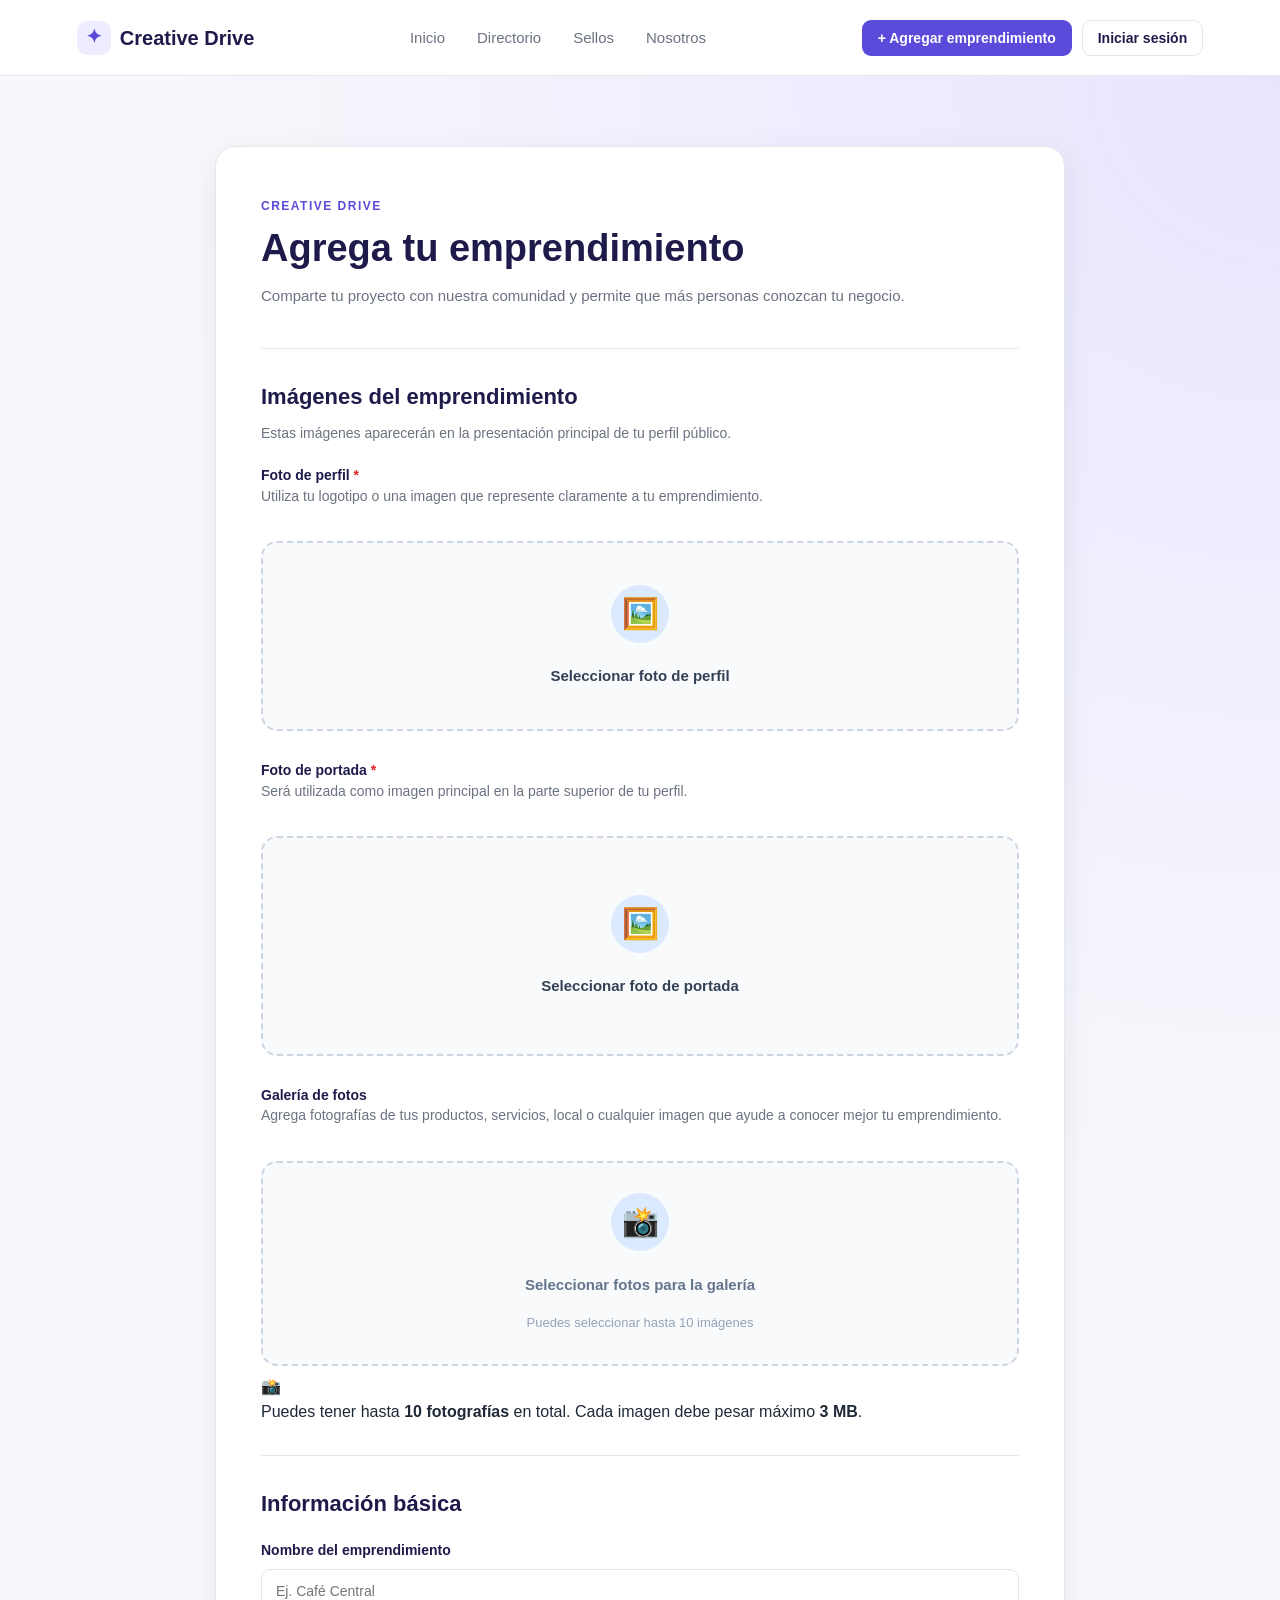
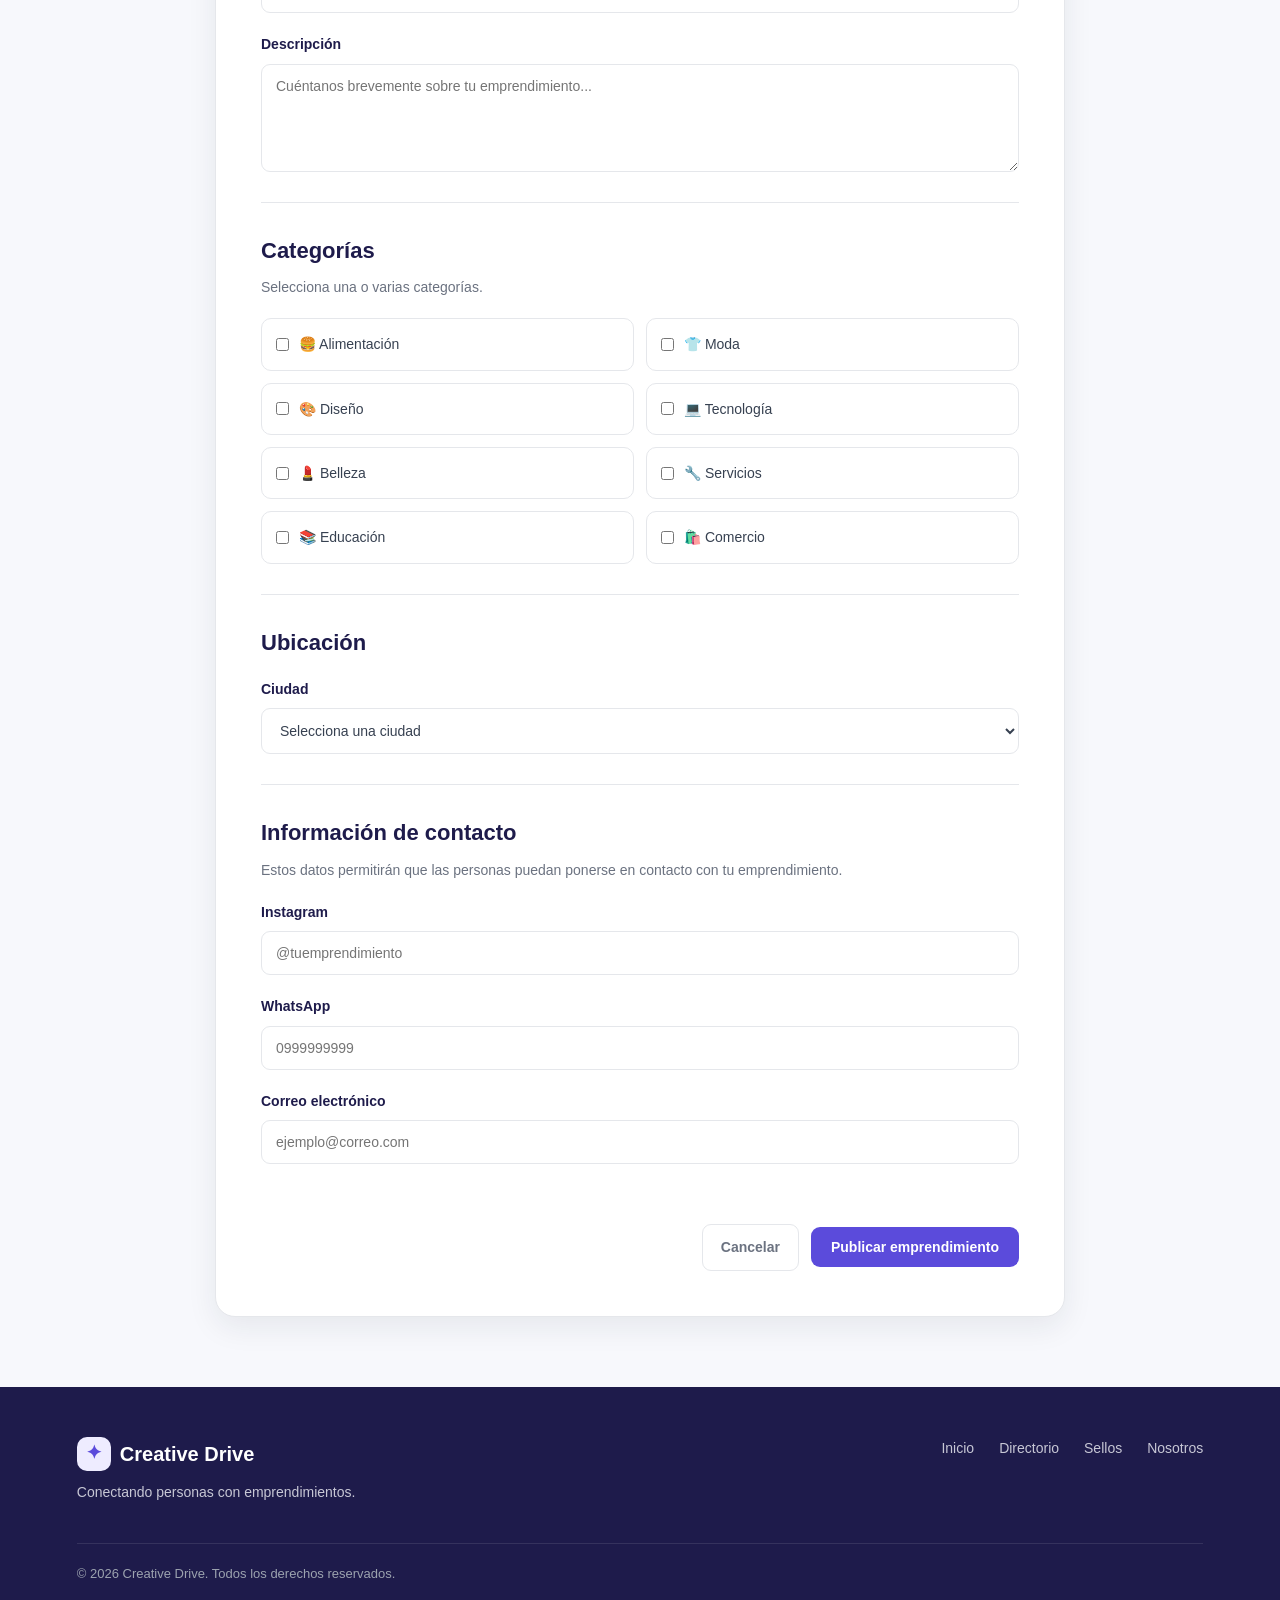
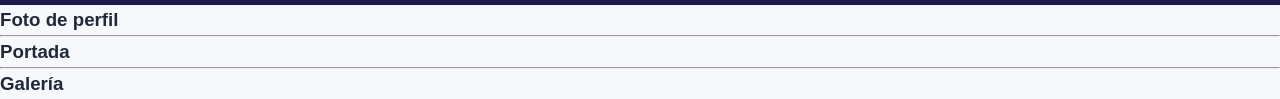
==== agregar.html @ 3d92954f "Add files via upload" ====
<!DOCTYPE html>
<html lang="es">

<head>

    <meta charset="UTF-8">

    <meta
        name="viewport"
        content="width=device-width, initial-scale=1.0"
    >

    <title>Agregar emprendimiento | Creative Drive</title>

    <link rel="stylesheet" href="style.css">

</head>


<body>


    <!-- ==========================================
         BARRA DE NAVEGACIÓN
    =========================================== -->

    <header class="navbar">

        <a
            href="index.html"
            class="logo"
        >

            <span class="logo-icon">
                ✦
            </span>

            <span>
                Creative Drive
            </span>

        </a>


        <nav class="nav-menu">

            <a href="index.html#inicio">
                Inicio
            </a>

            <a href="index.html#directorio">
                Directorio
            </a>

            <a href="index.html#sellos">
                Sellos
            </a>

            <a href="index.html#nosotros">
                Nosotros
            </a>

        </nav>


        <div
            class="nav-actions"
            id="navActions"
        ></div>

    </header>



    <!-- ==========================================
         CONTENIDO PRINCIPAL
    =========================================== -->

    <main>

        <section class="add-business-page">

            <div class="add-business-container">


                <!-- ==================================
                     ENCABEZADO
                =================================== -->

                <div class="form-header">

                    <span class="section-tag">
                        CREATIVE DRIVE
                    </span>

                    <h1 class="form-title">
                        Agrega tu emprendimiento
                    </h1>

                    <p class="form-subtitle">
                        Comparte tu proyecto con nuestra comunidad
                        y permite que más personas conozcan tu negocio.
                    </p>

                </div>



                <!-- ==================================
                     FORMULARIO
                =================================== -->

                <form
                    id="businessForm"
                    class="business-form"
                    onsubmit="manejarFormularioEmprendimiento(event)"
                >


                    <!-- ==================================
                         IMÁGENES
                    =================================== -->

                    <div class="form-section">

                        <h2>
                            Imágenes del emprendimiento
                        </h2>

                        <p class="form-help">
                            Estas imágenes aparecerán en la presentación
                            principal de tu perfil público.
                        </p>



                        <!-- ==================================
                             FOTO DE PERFIL
                        =================================== -->

                        <div class="form-group">

                            <label for="businessProfileImage">

                                Foto de perfil

                                <span
                                    id="profileRequiredMark"
                                    class="required-mark"
                                >
                                    *
                                </span>

                            </label>

                            <p class="form-help">
                                Utiliza tu logotipo o una imagen que
                                represente claramente a tu emprendimiento.
                            </p>


                            <div class="image-upload-box">

                                <label
                                    for="businessProfileImage"
                                    class="image-upload-label"
                                >

                                    <div
                                        id="profileImagePreview"
                                        class="image-upload-preview"
                                    >

                                        <span class="image-upload-icon">
                                            🖼️
                                        </span>

                                        <span>
                                            Seleccionar foto de perfil
                                        </span>

                                    </div>


                                    <input
                                        type="file"
                                        id="businessProfileImage"
                                        name="businessProfileImage"
                                        accept="image/*"
                                    >

                                </label>


                                <button
                                    type="button"
                                    id="removeProfileImage"
                                    class="remove-image-btn"
                                    style="display: none;"
                                >
                                    ✕ Quitar imagen
                                </button>

                            </div>

                        </div>



                        <!-- ==================================
                             FOTO DE PORTADA
                        =================================== -->

                        <div class="form-group">

                            <label for="businessCoverImage">

                                Foto de portada

                                <span
                                    id="coverRequiredMark"
                                    class="required-mark"
                                >
                                    *
                                </span>

                            </label>

                            <p class="form-help">
                                Será utilizada como imagen principal
                                en la parte superior de tu perfil.
                            </p>


                            <div class="image-upload-box">

                                <label
                                    for="businessCoverImage"
                                    class="image-upload-label image-upload-cover"
                                >

                                    <div
                                        id="coverImagePreview"
                                        class="image-upload-preview"
                                    >

                                        <span class="image-upload-icon">
                                            🖼️
                                        </span>

                                        <span>
                                            Seleccionar foto de portada
                                        </span>

                                    </div>


                                    <input
                                        type="file"
                                        id="businessCoverImage"
                                        name="businessCoverImage"
                                        accept="image/*"
                                    >

                                </label>


                                <button
                                    type="button"
                                    id="removeCoverImage"
                                    class="remove-image-btn"
                                    style="display: none;"
                                >
                                    ✕ Quitar imagen
                                </button>

                            </div>

                        </div>



                        <!-- ==================================
                             GALERÍA
                        =================================== -->

                        <div class="form-group gallery-upload-section">

                            <label for="businessGalleryImages">

                                Galería de fotos

                            </label>

                            <p class="form-help">

                                Agrega fotografías de tus productos,
                                servicios, local o cualquier imagen que
                                ayude a conocer mejor tu emprendimiento.

                            </p>


                            <div class="image-upload-box gallery-upload-box">

                                <label
                                    for="businessGalleryImages"
                                    class="image-upload-label"
                                >

                                    <div
                                        class="image-upload-preview gallery-upload-preview"
                                    >

                                        <span class="image-upload-icon">
                                            📸
                                        </span>

                                        <span>
                                            Seleccionar fotos para la galería
                                        </span>

                                        <small>
                                            Puedes seleccionar hasta 10 imágenes
                                        </small>

                                    </div>


                                    <input
                                        type="file"
                                        id="businessGalleryImages"
                                        name="businessGalleryImages"
                                        accept="image/*"
                                        multiple
                                    >

                                </label>

                            </div>


                            <!-- ==================================
                                 FOTOS EXISTENTES EN EDICIÓN
                            =================================== -->

                            <div
                                id="existingGalleryTitle"
                                style="display: none;"
                            >

                                <h3>
                                    Fotos actuales
                                </h3>

                                <p class="form-help">
                                    Estas fotografías ya pertenecen
                                    a tu emprendimiento.
                                </p>

                            </div>


                            <div
                                id="existingGalleryPreview"
                                class="gallery-upload-preview-grid"
                            ></div>


                            <!-- ==================================
                                 NUEVAS FOTOS
                            =================================== -->

                            <div
                                id="newGalleryTitle"
                                style="display: none;"
                            >

                                <h3>
                                    Nuevas fotos seleccionadas
                                </h3>

                            </div>


                            <div
                                id="galleryPreview"
                                class="gallery-upload-preview-grid"
                            ></div>


                            <div class="image-gallery-info">

                                <span>
                                    📸
                                </span>

                                <p>
                                    Puedes tener hasta
                                    <strong>10 fotografías</strong>
                                    en total.
                                    Cada imagen debe pesar máximo
                                    <strong>3 MB</strong>.
                                </p>

                            </div>

                        </div>

                    </div>



                    <!-- ==================================
                         INFORMACIÓN BÁSICA
                    =================================== -->

                    <div class="form-section">

                        <h2>
                            Información básica
                        </h2>


                        <div class="form-group">

                            <label for="businessName">
                                Nombre del emprendimiento
                            </label>

                            <input
                                type="text"
                                id="businessName"
                                name="businessName"
                                placeholder="Ej. Café Central"
                                autocomplete="organization"
                                required
                            >

                        </div>


                        <div class="form-group">

                            <label for="businessDescription">
                                Descripción
                            </label>

                            <textarea
                                id="businessDescription"
                                name="businessDescription"
                                rows="5"
                                placeholder="Cuéntanos brevemente sobre tu emprendimiento..."
                                required
                            ></textarea>

                        </div>

                    </div>



                    <!-- ==================================
                         CATEGORÍAS
                    =================================== -->

                    <div class="form-section">

                        <h2>
                            Categorías
                        </h2>

                        <p class="form-help">
                            Selecciona una o varias categorías.
                        </p>


                        <div class="category-options">


                            <label class="category-option">

                                <input
                                    type="checkbox"
                                    name="category"
                                    value="alimentacion"
                                >

                                <span>
                                    🍔 Alimentación
                                </span>

                            </label>


                            <label class="category-option">

                                <input
                                    type="checkbox"
                                    name="category"
                                    value="moda"
                                >

                                <span>
                                    👕 Moda
                                </span>

                            </label>


                            <label class="category-option">

                                <input
                                    type="checkbox"
                                    name="category"
                                    value="diseno"
                                >

                                <span>
                                    🎨 Diseño
                                </span>

                            </label>


                            <label class="category-option">

                                <input
                                    type="checkbox"
                                    name="category"
                                    value="tecnologia"
                                >

                                <span>
                                    💻 Tecnología
                                </span>

                            </label>


                            <label class="category-option">

                                <input
                                    type="checkbox"
                                    name="category"
                                    value="belleza"
                                >

                                <span>
                                    💄 Belleza
                                </span>

                            </label>


                            <label class="category-option">

                                <input
                                    type="checkbox"
                                    name="category"
                                    value="servicios"
                                >

                                <span>
                                    🔧 Servicios
                                </span>

                            </label>


                            <label class="category-option">

                                <input
                                    type="checkbox"
                                    name="category"
                                    value="educacion"
                                >

                                <span>
                                    📚 Educación
                                </span>

                            </label>


                            <label class="category-option">

                                <input
                                    type="checkbox"
                                    name="category"
                                    value="comercio"
                                >

                                <span>
                                    🛍️ Comercio
                                </span>

                            </label>


                        </div>

                    </div>



                    <!-- ==================================
                         UBICACIÓN
                    =================================== -->

                    <div class="form-section">

                        <h2>
                            Ubicación
                        </h2>


                        <div class="form-group">

                            <label for="businessLocation">
                                Ciudad
                            </label>


                            <select
                                id="businessLocation"
                                name="businessLocation"
                                required
                            >

                                <option value="">
                                    Selecciona una ciudad
                                </option>

                                <option value="guayaquil">
                                    Guayaquil
                                </option>

                                <option value="quito">
                                    Quito
                                </option>

                                <option value="cuenca">
                                    Cuenca
                                </option>

                            </select>

                        </div>

                    </div>



                    <!-- ==================================
                         CONTACTO
                    =================================== -->

                    <div class="form-section">

                        <h2>
                            Información de contacto
                        </h2>

                        <p class="form-help">
                            Estos datos permitirán que las personas
                            puedan ponerse en contacto con tu emprendimiento.
                        </p>


                        <div class="form-group">

                            <label for="businessInstagram">
                                Instagram
                            </label>

                            <input
                                type="text"
                                id="businessInstagram"
                                name="businessInstagram"
                                placeholder="@tuemprendimiento"
                                autocomplete="off"
                            >

                        </div>


                        <div class="form-group">

                            <label for="businessWhatsapp">
                                WhatsApp
                            </label>

                            <input
                                type="tel"
                                id="businessWhatsapp"
                                name="businessWhatsapp"
                                placeholder="0999999999"
                                autocomplete="tel"
                                inputmode="tel"
                            >

                        </div>


                        <div class="form-group">

                            <label for="businessEmail">
                                Correo electrónico
                            </label>

                            <input
                                type="email"
                                id="businessEmail"
                                name="businessEmail"
                                placeholder="ejemplo@correo.com"
                                autocomplete="email"
                            >

                        </div>

                    </div>



                    <!-- ==================================
                         BOTONES
                    =================================== -->

                    <div class="form-actions">

                        <a
                            href="index.html#directorio"
                            class="cancel-btn"
                        >
                            Cancelar
                        </a>


                        <button
                            type="submit"
                            id="submitBusinessButton"
                            class="submit-business-btn"
                        >
                            Publicar emprendimiento
                        </button>

                    </div>


                </form>

            </div>

        </section>

    </main>



    <!-- ==========================================
         FOOTER
    =========================================== -->

    <footer>

        <div class="footer-content">

            <div class="footer-brand">

                <a
                    href="index.html"
                    class="logo"
                >

                    <span class="logo-icon">
                        ✦
                    </span>

                    <span>
                        Creative Drive
                    </span>

                </a>


                <p>
                    Conectando personas con emprendimientos.
                </p>

            </div>


            <div class="footer-links">

                <a href="index.html#inicio">
                    Inicio
                </a>

                <a href="index.html#directorio">
                    Directorio
                </a>

                <a href="index.html#sellos">
                    Sellos
                </a>

                <a href="index.html#nosotros">
                    Nosotros
                </a>

            </div>

        </div>


        <div class="footer-bottom">

            <p>
                © 2026 Creative Drive.
                Todos los derechos reservados.
            </p>

        </div>

    </footer>



    <!-- ==========================================
         JAVASCRIPT PRINCIPAL
    =========================================== -->

    <script src="script.js"></script>



    <!-- ==========================================
         SISTEMA DE IMÁGENES
    =========================================== -->

    <script>

        document.addEventListener(
            "DOMContentLoaded",
            function () {

                configurarFormularioImagenes();

            }
        );



        // =====================================================
        // CONFIGURAR SISTEMA DE IMÁGENES
        // =====================================================

        function configurarFormularioImagenes() {

            const profileInput =
                document.getElementById(
                    "businessProfileImage"
                );

            const profilePreview =
                document.getElementById(
                    "profileImagePreview"
                );

            const removeProfileButton =
                document.getElementById(
                    "removeProfileImage"
                );


            const coverInput =
                document.getElementById(
                    "businessCoverImage"
                );

            const coverPreview =
                document.getElementById(
                    "coverImagePreview"
                );

            const removeCoverButton =
                document.getElementById(
                    "removeCoverImage"
                );


            const galleryInput =
                document.getElementById(
                    "businessGalleryImages"
                );

            const galleryPreview =
                document.getElementById(
                    "galleryPreview"
                );


            // =================================================
            // FOTO DE PERFIL
            // =================================================

            if (
                profileInput &&
                profilePreview
            ) {

                profileInput.addEventListener(
                    "change",
                    function () {

                        mostrarVistaPreviaImagen(
                            profileInput,
                            profilePreview,
                            removeProfileButton,
                            "Seleccionar foto de perfil"
                        );

                    }
                );

            }


            if (
                removeProfileButton &&
                profileInput
            ) {

                removeProfileButton.addEventListener(
                    "click",
                    function () {

                        profileInput.value = "";

                        restaurarVistaPrevia(
                            profilePreview,
                            "🖼️",
                            "Seleccionar foto de perfil"
                        );

                        removeProfileButton.style.display =
                            "none";

                    }
                );

            }



            // =================================================
            // FOTO DE PORTADA
            // =================================================

            if (
                coverInput &&
                coverPreview
            ) {

                coverInput.addEventListener(
                    "change",
                    function () {

                        mostrarVistaPreviaImagen(
                            coverInput,
                            coverPreview,
                            removeCoverButton,
                            "Seleccionar foto de portada"
                        );

                    }
                );

            }


            if (
                removeCoverButton &&
                coverInput
            ) {

                removeCoverButton.addEventListener(
                    "click",
                    function () {

                        coverInput.value = "";

                        restaurarVistaPrevia(
                            coverPreview,
                            "🖼️",
                            "Seleccionar foto de portada"
                        );

                        removeCoverButton.style.display =
                            "none";

                    }
                );

            }



            // =================================================
            // GALERÍA
            // =================================================

            if (
                galleryInput &&
                galleryPreview
            ) {

                galleryInput.addEventListener(
                    "change",
                    function () {

                        mostrarVistaPreviaGaleria(
                            galleryInput,
                            galleryPreview
                        );

                    }
                );

            }

        }



        // =====================================================
        // VALIDAR IMAGEN
        // =====================================================

        function validarImagen(
            archivo
        ) {

            if (!archivo) {
                return false;
            }


            if (
                !archivo.type ||
                !archivo.type.startsWith("image/")
            ) {

                return false;

            }


            const maxSize =
                3 * 1024 * 1024;


            if (
                archivo.size > maxSize
            ) {

                return false;

            }


            return true;

        }



        // =====================================================
        // PREVISUALIZAR UNA IMAGEN
        // =====================================================

        function mostrarVistaPreviaImagen(
            input,
            preview,
            removeButton,
            texto
        ) {

            if (
                !input.files ||
                !input.files[0]
            ) {

                return;

            }


            const archivo =
                input.files[0];


            if (
                !archivo.type ||
                !archivo.type.startsWith("image/")
            ) {

                alert(
                    "Por favor selecciona un archivo de imagen válido."
                );

                input.value = "";

                restaurarVistaPrevia(
                    preview,
                    "🖼️",
                    texto
                );

                if (removeButton) {

                    removeButton.style.display =
                        "none";

                }

                return;

            }


            const maxSize =
                3 * 1024 * 1024;


            if (
                archivo.size > maxSize
            ) {

                alert(
                    "La imagen no puede superar los 3 MB."
                );

                input.value = "";

                restaurarVistaPrevia(
                    preview,
                    "🖼️",
                    texto
                );

                if (removeButton) {

                    removeButton.style.display =
                        "none";

                }

                return;

            }


            const reader =
                new FileReader();


            reader.onload =
                function (event) {

                    preview.innerHTML = `

                        <img
                            src="${event.target.result}"
                            alt="${texto}"
                        >

                    `;


                    if (removeButton) {

                        removeButton.style.display =
                            "inline-flex";

                    }

                };


            reader.readAsDataURL(
                archivo
            );

        }



        // =====================================================
        // PREVISUALIZAR GALERÍA
        // =====================================================

        function mostrarVistaPreviaGaleria(
            input,
            preview
        ) {

            if (
                !input.files ||
                input.files.length === 0
            ) {

                preview.innerHTML = "";

                return;

            }


            const archivos =
                Array.from(
                    input.files
                );


            // -----------------------------------------------
            // MÁXIMO 10 FOTOS
            // -----------------------------------------------

            if (
                archivos.length > 10
            ) {

                alert(
                    "Puedes seleccionar un máximo de 10 fotografías."
                );

                input.value = "";

                preview.innerHTML = "";

                return;

            }


            // -----------------------------------------------
            // VALIDAR TODAS LAS FOTOS ANTES DE MOSTRARLAS
            // -----------------------------------------------

            for (
                let i = 0;
                i < archivos.length;
                i++
            ) {

                const archivo =
                    archivos[i];


                if (
                    !archivo.type ||
                    !archivo.type.startsWith("image/")
                ) {

                    alert(
                        `La fotografía ${i + 1} no es una imagen válida.`
                    );

                    input.value = "";

                    preview.innerHTML = "";

                    return;

                }


                const maxSize =
                    3 * 1024 * 1024;


                if (
                    archivo.size > maxSize
                ) {

                    alert(
                        `La fotografía ${i + 1} supera el límite de 3 MB.`
                    );

                    input.value = "";

                    preview.innerHTML = "";

                    return;

                }

            }


            preview.innerHTML = "";


            // -----------------------------------------------
            // MOSTRAR PREVISUALIZACIONES
            // -----------------------------------------------

            archivos.forEach(
                function (
                    archivo,
                    indice
                ) {

                    const reader =
                        new FileReader();


                    reader.onload =
                        function (event) {

                            const item =
                                document.createElement(
                                    "div"
                                );


                            item.className =
                                "gallery-upload-preview-item";


                            item.innerHTML = `

                                <img
                                    src="${event.target.result}"
                                    alt="Vista previa ${indice + 1}"
                                >

                                <span class="gallery-preview-number">
                                    ${indice + 1}
                                </span>

                            `;


                            preview.appendChild(
                                item
                            );

                        };


                    reader.readAsDataURL(
                        archivo
                    );

                }
            );

        }



        // =====================================================
        // RESTAURAR PREVISUALIZACIÓN
        // =====================================================

        function restaurarVistaPrevia(
            preview,
            icono,
            texto
        ) {

            if (!preview) {
                return;
            }


            preview.innerHTML = `

                <span class="image-upload-icon">
                    ${icono}
                </span>

                <span>
                    ${texto}
                </span>

            `;

        }



        // =====================================================
        // MANEJAR FORMULARIO
        // =====================================================

        function manejarFormularioEmprendimiento(
            event
        ) {

            const parametros =
                new URLSearchParams(
                    window.location.search
                );


            const idEdicion =
                parametros.get("editar");


            // -----------------------------------------------
            // MODO EDICIÓN
            // -----------------------------------------------

            if (idEdicion) {

                if (
                    typeof guardarEdicionEmprendimiento ===
                    "function"
                ) {

                    guardarEdicionEmprendimiento(
                        event
                    );

                }

                else {

                    console.error(
                        "No se encontró la función guardarEdicionEmprendimiento()."
                    );

                    event.preventDefault();

                    alert(
                        "No se pudo procesar la edición del emprendimiento."
                    );

                }

            }


            // -----------------------------------------------
            // MODO AGREGAR
            // -----------------------------------------------

            else {

                if (
                    typeof agregarEmprendimiento ===
                    "function"
                ) {

                    agregarEmprendimiento(
                        event
                    );

                }

                else {

                    console.error(
                        "No se encontró la función agregarEmprendimiento()."
                    );

                    event.preventDefault();

                    alert(
                        "No se pudo procesar el emprendimiento."
                    );

                }

            }

        }

    </script>


</body>

</html>

<h3>Foto de perfil</h3>

<div id="previewPerfil"></div>

<hr>

<h3>Portada</h3>

<div id="previewPortada"></div>

<hr>

<h3>Galería</h3>

<div id="previewGaleria"></div>
---- style.css ----
/* =========================================================
   CREATIVE DRIVE
   ESTILOS GENERALES
========================================================= */

* {
    margin: 0;
    padding: 0;
    box-sizing: border-box;
}

html {
    scroll-behavior: smooth;
}

body {
    font-family: Arial, Helvetica, sans-serif;
    background: #f7f8fc;
    color: #1f2937;
    line-height: 1.6;
}

button,
input,
select,
textarea {
    font-family: inherit;
}

button {
    cursor: pointer;
}

a {
    text-decoration: none;
    color: inherit;
}


/* =========================================================
   VARIABLES
========================================================= */

:root {
    --primary: #5b4bdb;
    --primary-dark: #4738bd;
    --primary-light: #eeecff;

    --dark: #1e1b4b;
    --text: #374151;
    --muted: #6b7280;

    --white: #ffffff;
    --background: #f7f8fc;

    --border: #e5e7eb;

    --shadow: 0 10px 30px rgba(31, 41, 55, 0.08);

    --radius: 16px;
}


/* =========================================================
   NAVBAR
========================================================= */

.navbar {
    width: 100%;
    height: 76px;

    display: flex;
    align-items: center;
    justify-content: space-between;

    padding: 0 6%;

    background: var(--white);

    border-bottom: 1px solid var(--border);

    position: sticky;
    top: 0;
    z-index: 1000;
}


/* LOGO */

.logo {
    display: flex;
    align-items: center;
    gap: 9px;

    font-size: 20px;
    font-weight: 700;

    color: var(--dark);

    white-space: nowrap;
}

.logo-icon {
    width: 34px;
    height: 34px;

    display: flex;
    align-items: center;
    justify-content: center;

    border-radius: 10px;

    background: var(--primary-light);

    color: var(--primary);

    font-size: 19px;
}


/* MENÚ */

.nav-menu {
    display: flex;
    align-items: center;
    gap: 32px;
}

.nav-menu a {
    color: var(--muted);

    font-size: 15px;
    font-weight: 500;

    transition: 0.2s;
}

.nav-menu a:hover {
    color: var(--primary);
}


/* ACCIONES */

.nav-actions {
    display: flex;
    align-items: center;
    gap: 10px;
}


/* BOTÓN AGREGAR */

.add-business-btn {
    border: none;

    padding: 10px 16px;

    border-radius: 9px;

    background: var(--primary);

    color: var(--white);

    font-size: 14px;
    font-weight: 600;

    transition: 0.2s;
}

.add-business-btn:hover {
    background: var(--primary-dark);

    transform: translateY(-1px);
}


/* SESIÓN ACTIVA */

.user-session {
    display: flex;
    align-items: center;
    gap: 10px;
}

.user-name {
    display: flex;
    align-items: center;
    gap: 6px;

    padding: 9px 15px;

    border-radius: 9px;

    border: 1px solid var(--border);

    background: var(--primary-light);

    color: var(--primary-dark);

    font-size: 14px;
    font-weight: 600;

    white-space: nowrap;

    transition: 0.2s;
}

.user-name:hover {
    border-color: var(--primary);

    background: #e2deff;

    transform: translateY(-1px);
}


/* BOTÓN LOGIN */

.login-btn {
    padding: 9px 15px;

    border-radius: 9px;

    border: 1px solid var(--border);

    background: var(--white);

    color: var(--dark);

    font-size: 14px;
    font-weight: 600;

    transition: 0.2s;
}

.login-btn:hover {
    border-color: var(--primary);

    color: var(--primary);
}


/* =========================================================
   HERO
========================================================= */

.hero {
    min-height: 610px;

    display: flex;
    align-items: center;
    justify-content: center;

    padding: 80px 20px;

    background:
        radial-gradient(
            circle at top right,
            #e8e5ff 0,
            transparent 35%
        ),
        linear-gradient(
            135deg,
            #ffffff 0%,
            #f5f3ff 100%
        );
}

.hero-content {
    width: 100%;
    max-width: 950px;

    text-align: center;
}


/* BADGE */

.hero-badge {
    display: inline-flex;

    align-items: center;

    padding: 8px 14px;

    margin-bottom: 22px;

    border-radius: 50px;

    background: var(--primary-light);

    color: var(--primary);

    font-size: 13px;
    font-weight: 700;
}


/* TÍTULO */

.hero h1 {
    max-width: 850px;

    margin: 0 auto 20px;

    font-size: clamp(42px, 6vw, 68px);

    line-height: 1.05;

    letter-spacing: -2px;

    color: var(--dark);
}

.hero h1 span {
    display: block;

    color: var(--primary);
}


/* DESCRIPCIÓN */

.hero p {
    max-width: 650px;

    margin: 0 auto 34px;

    color: var(--muted);

    font-size: 17px;
}


/* =========================================================
   BUSCADOR
========================================================= */

.search-container {
    width: 100%;

    display: flex;
    justify-content: center;
}

.search-box {
    width: min(700px, 100%);

    display: flex;
    align-items: center;

    padding: 6px;

    background: var(--white);

    border: 1px solid var(--border);

    border-radius: 14px;

    box-shadow: var(--shadow);
}

.search-icon {
    padding-left: 14px;

    font-size: 18px;
}

.search-box input {
    flex: 1;

    min-width: 0;

    padding: 14px;

    border: none;

    outline: none;

    background: transparent;

    color: var(--text);

    font-size: 15px;
}

.search-box input::placeholder {
    color: #9ca3af;
}

.search-btn {
    border: none;

    padding: 13px 22px;

    border-radius: 10px;

    background: var(--primary);

    color: var(--white);

    font-weight: 600;

    transition: 0.2s;
}

.search-btn:hover {
    background: var(--primary-dark);
}


/* =========================================================
   FILTROS
========================================================= */

.filters {
    display: flex;

    justify-content: center;
    align-items: center;

    flex-wrap: wrap;

    gap: 10px;

    margin-top: 18px;
}

.filters select {
    padding: 11px 14px;

    border: 1px solid var(--border);

    border-radius: 9px;

    background: var(--white);

    color: var(--text);

    outline: none;

    cursor: pointer;
}

.filters select:focus {
    border-color: var(--primary);
}

.clear-filters {
    padding: 11px 15px;

    border: none;

    background: transparent;

    color: var(--muted);

    font-size: 14px;
}

.clear-filters:hover {
    color: var(--primary);
}


/* =========================================================
   SECCIONES GENERALES
========================================================= */

.directory,
.seals-section,
.about-section {
    width: 100%;

    max-width: 1200px;

    margin: auto;

    padding: 90px 6%;
}


/* ENCABEZADO */

.section-header {
    display: flex;

    align-items: flex-end;

    justify-content: space-between;

    gap: 30px;

    margin-bottom: 40px;
}

.section-tag {
    display: inline-block;

    margin-bottom: 10px;

    color: var(--primary);

    font-size: 12px;

    font-weight: 800;

    letter-spacing: 1.5px;
}

.section-header h2,
.about-content h2 {
    color: var(--dark);

    font-size: 36px;

    line-height: 1.2;

    margin-bottom: 10px;
}

.section-header p,
.about-content p {
    max-width: 650px;

    color: var(--muted);

    font-size: 15px;
}


/* BOTÓN VER TODOS */

.view-all-btn {
    padding: 10px 16px;

    border: 1px solid var(--border);

    border-radius: 9px;

    background: var(--white);

    color: var(--primary);

    font-weight: 600;

    white-space: nowrap;

    transition: 0.2s;
}

.view-all-btn:hover {
    border-color: var(--primary);

    transform: translateY(-1px);
}


/* =========================================================
   DIRECTORIO
========================================================= */

.business-grid {
    display: grid;

    grid-template-columns: repeat(3, 1fr);

    gap: 24px;
}


/* TARJETA */

.business-card {
    overflow: hidden;

    background: var(--white);

    border: 1px solid var(--border);

    border-radius: var(--radius);

    box-shadow: 0 5px 20px rgba(31, 41, 55, 0.05);

    transition: 0.25s;
}

.business-card:hover {
    transform: translateY(-5px);

    box-shadow: var(--shadow);
}


/* PORTADA */

.business-cover {
    height: 150px;

    display: flex;

    align-items: center;
    justify-content: center;

    background:
        linear-gradient(
            135deg,
            #ece9ff,
            #f7f5ff
        );

    font-size: 50px;
}


/* INFORMACIÓN */

.business-info {
    position: relative;

    padding: 22px;
}


/* LOGO */

.business-logo {
    width: 48px;
    height: 48px;

    display: flex;

    align-items: center;
    justify-content: center;

    margin-top: -45px;
    margin-bottom: 12px;

    border-radius: 12px;

    background: var(--white);

    border: 1px solid var(--border);

    color: var(--primary);

    font-size: 20px;

    font-weight: 800;

    box-shadow: 0 5px 15px rgba(0, 0, 0, 0.08);
}


/* SELLO */

.business-info .seal {
    display: inline-block;

    margin-bottom: 8px;

    padding: 5px 9px;

    border-radius: 20px;

    background: #fff7df;

    color: #9a6b00;

    font-size: 11px;

    font-weight: 700;
}


/* NOMBRE */

.business-info h3 {
    margin-bottom: 5px;

    color: var(--dark);

    font-size: 20px;
}


/* CATEGORÍA */

.business-info .category {
    margin-bottom: 12px;

    color: var(--primary);

    font-size: 13px;

    font-weight: 600;
}


/* CALIFICACIÓN DEL DIRECTORIO */

.business-rating {
    display: flex;

    align-items: center;

    gap: 8px;

    margin-bottom: 12px;

    color: var(--text);

    font-size: 13px;

    font-weight: 600;
}

.business-rating .rating-stars {
    color: #f5b301;

    font-size: 15px;

    letter-spacing: 1px;
}

.business-rating.no-rating {
    color: var(--muted);

    font-size: 12px;

    font-weight: 500;
}


/* DESCRIPCIÓN */

.business-info > p:not(.category) {
    min-height: 70px;

    color: var(--muted);

    font-size: 14px;
}


/* BOTÓN PERFIL */

.profile-btn {
    display: inline-block;

    margin-top: 12px;

    color: var(--primary);

    font-size: 14px;

    font-weight: 700;
}

.profile-btn:hover {
    color: var(--primary-dark);
}


/* =========================================================
   SIN RESULTADOS
========================================================= */

.no-results {
    display: none;

    text-align: center;

    padding: 60px 20px;

    color: var(--muted);
}

.no-results-icon {
    margin-bottom: 12px;

    font-size: 40px;
}

.no-results h3 {
    margin-bottom: 5px;

    color: var(--dark);
}


/* =========================================================
   SELLOS
========================================================= */

.seals-section {
    max-width: none;

    padding-left: 6%;
    padding-right: 6%;

    background: #ffffff;
}

.seals-section > .section-header {
    max-width: 1200px;

    margin-left: auto;
    margin-right: auto;
}

.seals-grid {
    max-width: 1200px;

    margin: auto;

    display: grid;

    grid-template-columns: repeat(3, 1fr);

    gap: 24px;
}

.seal-card {
    padding: 30px;

    background: #f9f9ff;

    border: 1px solid var(--border);

    border-radius: var(--radius);

    transition: 0.2s;
}

.seal-card:hover {
    transform: translateY(-4px);

    box-shadow: var(--shadow);
}

.seal-icon {
    width: 54px;
    height: 54px;

    display: flex;

    align-items: center;
    justify-content: center;

    margin-bottom: 18px;

    border-radius: 14px;

    background: var(--primary-light);

    font-size: 25px;
}

.seal-card h3 {
    margin-bottom: 8px;

    color: var(--dark);

    font-size: 19px;
}

.seal-card p {
    color: var(--muted);

    font-size: 14px;
}


/* =========================================================
   NOSOTROS
========================================================= */

.about-section {
    min-height: 420px;

    display: flex;

    align-items: center;
}

.about-content {
    max-width: 800px;
}

.about-content h2 {
    font-size: 42px;

    margin-bottom: 20px;
}

.about-content p {
    margin-bottom: 15px;

    font-size: 16px;
}


/* =========================================================
   FOOTER
========================================================= */

footer {
    background: var(--dark);

    color: white;

    padding: 50px 6% 20px;
}

.footer-content {
    max-width: 1200px;

    margin: auto;

    display: flex;

    align-items: flex-start;

    justify-content: space-between;

    gap: 40px;
}

.footer-brand .logo {
    color: white;

    margin-bottom: 10px;
}

.footer-brand p {
    color: #c7c7d5;

    font-size: 14px;
}

.footer-links {
    display: flex;

    gap: 25px;
}

.footer-links a {
    color: #c7c7d5;

    font-size: 14px;

    transition: 0.2s;
}

.footer-links a:hover {
    color: white;
}

.footer-bottom {
    max-width: 1200px;

    margin: 40px auto 0;

    padding-top: 20px;

    border-top: 1px solid rgba(255, 255, 255, 0.1);
}

.footer-bottom p {
    color: #9ca3af;

    font-size: 13px;
}


/* =========================================================
   RESPONSIVE - TABLETS
========================================================= */

@media (max-width: 1000px) {

    .navbar {
        padding: 0 4%;
    }

    .nav-menu {
        gap: 18px;
    }

    .nav-actions {
        gap: 6px;
    }

    .add-business-btn {
        padding: 9px 11px;
    }

    .business-grid {
        grid-template-columns: repeat(2, 1fr);
    }

    .seals-grid {
        grid-template-columns: repeat(2, 1fr);
    }

}


/* =========================================================
   RESPONSIVE - CELULARES
========================================================= */

@media (max-width: 760px) {

    .navbar {
        height: auto;

        padding: 15px 5%;

        flex-wrap: wrap;

        gap: 15px;
    }

    .nav-menu {
        order: 3;

        width: 100%;

        justify-content: center;

        gap: 20px;
    }

    .nav-actions {
        margin-left: auto;
    }

    .add-business-btn {
        font-size: 12px;

        padding: 9px 10px;
    }

    .login-btn {
        font-size: 12px;

        padding: 8px 10px;
    }

    .user-session {
        gap: 8px;
    }

    .user-name {
        font-size: 12px;

        padding: 8px 10px;
    }

    .hero {
        min-height: auto;

        padding: 70px 5%;
    }

    .hero h1 {
        font-size: 42px;

        letter-spacing: -1px;
    }

    .hero p {
        font-size: 15px;
    }

    .search-box {
        flex-wrap: wrap;

        padding: 8px;
    }

    .search-box input {
        width: 100%;

        flex-basis: 100%;
    }

    .search-btn {
        width: 100%;
    }

    .filters {
        flex-direction: column;
    }

    .filters select,
    .clear-filters {
        width: 100%;
    }

    .section-header {
        align-items: flex-start;

        flex-direction: column;
    }

    .section-header h2,
    .about-content h2 {
        font-size: 30px;
    }

    .business-grid {
        grid-template-columns: 1fr;
    }

    .seals-grid {
        grid-template-columns: 1fr;
    }

    .directory,
    .seals-section,
    .about-section {
        padding-top: 65px;
        padding-bottom: 65px;
    }

    .footer-content {
        flex-direction: column;
    }

    .footer-links {
        flex-wrap: wrap;
    }

}


/* =========================================================
   RESPONSIVE - PANTALLAS PEQUEÑAS
========================================================= */

@media (max-width: 450px) {

    .logo {
        font-size: 17px;
    }

    .logo-icon {
        width: 30px;
        height: 30px;
    }

    .nav-actions {
        width: 100%;

        justify-content: center;

        margin-left: 0;
    }

    .add-business-btn,
    .login-btn {
        flex: 1;
    }

    .user-session {
        width: 100%;
    }

    .user-name {
        flex: 1;

        justify-content: center;
    }

    .nav-menu {
        font-size: 13px;
    }

    .hero h1 {
        font-size: 35px;
    }

    .hero-badge {
        font-size: 11px;
    }

}


/* =========================================================
   PERFIL DEL EMPRENDIMIENTO
========================================================= */

.profile-page {
    width: 100%;
    max-width: 1150px;

    margin: auto;

    padding: 70px 5%;
}


/* CONTENEDOR PRINCIPAL */

.profile-container {
    overflow: hidden;

    background: var(--white);

    border: 1px solid var(--border);

    border-radius: 22px;

    box-shadow:
        0 15px 40px rgba(31, 41, 55, 0.08);
}


/* =========================================================
   PORTADA
========================================================= */

.profile-cover {
    height: 280px;

    display: flex;

    align-items: center;
    justify-content: center;

    position: relative;

    overflow: hidden;

    background-color: #eeecff;
    background-position: center;
    background-size: cover;
    background-repeat: no-repeat;
}


/* Fondo decorativo solo cuando NO hay foto de portada */

.profile-cover:not([style*="background-image"]) {
    background:
        radial-gradient(
            circle at 20% 20%,
            rgba(255,255,255,0.8),
            transparent 30%
        ),
        radial-gradient(
            circle at 80% 80%,
            rgba(91,75,219,0.15),
            transparent 35%
        ),
        linear-gradient(
            135deg,
            #eeecff 0%,
            #f8f7ff 50%,
            #e8e5ff 100%
        );
}


/* DECORACIÓN DE LA PORTADA */

.profile-cover::before,
.profile-cover::after {

    content: "";

    position: absolute;

    border-radius: 50%;

    background: rgba(91, 75, 219, 0.08);

}


.profile-cover::before {

    width: 250px;
    height: 250px;

    top: -120px;
    left: -80px;

}


.profile-cover::after {

    width: 300px;
    height: 300px;

    right: -120px;
    bottom: -170px;

}


/* ICONO */

.profile-cover-icon {

    position: relative;

    z-index: 2;

    width: 130px;
    height: 130px;

    display: flex;

    align-items: center;
    justify-content: center;

    border-radius: 30px;

    background: rgba(255,255,255,0.75);

    border: 1px solid rgba(255,255,255,0.9);

    box-shadow:
        0 15px 35px rgba(31, 41, 55, 0.10);

    font-size: 65px;

    backdrop-filter: blur(8px);
}


/* =========================================================
   CONTENIDO
========================================================= */

.profile-content {
    padding: 40px 45px 45px;
}


/* =========================================================
   ENCABEZADO
========================================================= */

.profile-header {
    display: flex;

    align-items: center;

    gap: 24px;
}


/* LOGO */

.profile-logo {
    width: 95px;
    height: 95px;

    flex-shrink: 0;

    display: flex;

    align-items: center;
    justify-content: center;

    margin-top: -70px;

    overflow: hidden;

    border-radius: 22px;

    background: var(--white);

    border: 1px solid var(--border);

    box-shadow:
        0 10px 25px rgba(31, 41, 55, 0.12);

    color: var(--primary);

    font-size: 36px;

    font-weight: 800;
}


/* Imagen del logo */

.profile-logo img {
    display: block;

    width: 100%;
    height: 100%;

    object-fit: cover;
}


/* INFORMACIÓN PRINCIPAL */

.profile-main-info {
    padding-top: 5px;
}

.profile-main-info h1 {
    margin-top: 8px;

    color: var(--dark);

    font-size: 38px;

    line-height: 1.15;

    letter-spacing: -0.5px;
}

.profile-location {
    margin-top: 7px;

    color: var(--muted);

    font-size: 15px;
}


/* =========================================================
   SELLO
========================================================= */

.profile-main-info .seal {
    display: inline-flex;

    align-items: center;

    padding: 6px 11px;

    border-radius: 20px;

    background: #fff7df;

    color: #9a6b00;

    font-size: 12px;

    font-weight: 700;
}


/* =========================================================
   CATEGORÍAS
========================================================= */

.profile-categories {
    display: inline-flex;

    align-items: center;

    margin-top: 25px;

    padding: 9px 14px;

    border-radius: 25px;

    background: var(--primary-light);

    color: var(--primary);

    font-size: 13px;

    font-weight: 600;
}


/* =========================================================
   DESCRIPCIÓN
========================================================= */

.profile-description {
    margin-top: 35px;

    padding-top: 30px;

    border-top: 1px solid var(--border);
}

.profile-description h2 {
    margin-bottom: 12px;

    color: var(--dark);

    font-size: 24px;
}

.profile-description p {
    max-width: 780px;

    color: var(--muted);

    font-size: 16px;

    line-height: 1.8;
}


/* =========================================================
   GALERÍA DE FOTOS (vista pública del perfil)
========================================================= */

.profile-gallery {
    margin-top: 35px;

    padding-top: 30px;

    border-top: 1px solid var(--border);
}

.profile-gallery-header h2 {
    margin-bottom: 6px;

    color: var(--dark);

    font-size: 24px;
}

.profile-gallery-header p {
    margin-bottom: 22px;

    color: var(--muted);

    font-size: 15px;
}

.gallery-grid {
    display: grid;

    grid-template-columns: repeat(3, 1fr);

    gap: 14px;
}

.gallery-item {
    position: relative;

    aspect-ratio: 1 / 1;

    overflow: hidden;

    border-radius: 14px;

    background: var(--background);

    border: 1px solid var(--border);
}

.gallery-item img {
    display: block;

    width: 100%;
    height: 100%;

    object-fit: cover;

    transition: transform 0.3s ease;
}

.gallery-item:hover img {
    transform: scale(1.06);
}


@media (max-width: 700px) {

    .gallery-grid {
        grid-template-columns: repeat(2, 1fr);

        gap: 10px;
    }

}

@media (max-width: 420px) {

    .gallery-grid {
        grid-template-columns: 1fr 1fr;
    }

}


/* =========================================================
   GALERÍA VACÍA (solo la ve el dueño)
========================================================= */

.gallery-empty {
    display: flex;

    flex-direction: column;
    align-items: center;

    padding: 40px 20px;

    text-align: center;

    background: var(--background);

    border: 1px dashed var(--border);

    border-radius: 16px;
}

.gallery-empty-icon {
    width: 60px;
    height: 60px;

    display: flex;
    align-items: center;
    justify-content: center;

    margin-bottom: 16px;

    border-radius: 16px;

    background: var(--primary-light);

    font-size: 28px;
}

.gallery-empty h3 {
    margin-bottom: 8px;

    color: var(--dark);

    font-size: 17px;
}

.gallery-empty p {
    max-width: 400px;

    margin-bottom: 20px;

    color: var(--muted);

    font-size: 14px;

    line-height: 1.5;
}

.gallery-empty .edit-business-btn {
    display: inline-flex;

    align-items: center;
    justify-content: center;
    gap: 6px;

    padding: 12px 20px;

    border: 1px solid var(--border);

    border-radius: 10px;

    background: var(--primary-light);

    color: var(--primary-dark);

    font-size: 14px;
    font-weight: 700;

    white-space: nowrap;

    transition: 0.2s;
}

.gallery-empty .edit-business-btn:hover {
    border-color: var(--primary);

    background: #e2deff;

    transform: translateY(-1px);
}


/* =========================================================
   BADGES DE SELLOS GANADOS (junto al nombre)
========================================================= */

.earned-seals-row {
    display: flex;
    flex-wrap: wrap;
    gap: 8px;

    margin-top: 10px;
}

.earned-seal-badge {
    display: inline-flex;
    align-items: center;
    gap: 5px;

    padding: 6px 12px;

    border-radius: 20px;

    background:
        linear-gradient(
            135deg,
            #fff7df,
            #ffedb0
        );

    border: 1px solid #f2d98a;

    color: #8a5c00;

    font-size: 12px;

    font-weight: 700;

    cursor: default;
}


/* =========================================================
   SECCIÓN DE VOTACIÓN DE SELLOS
========================================================= */

.profile-seals-section {
    margin-top: 35px;

    padding-top: 30px;

    border-top: 1px solid var(--border);
}

.seals-vote-grid {
    display: grid;

    grid-template-columns: repeat(3, 1fr);

    gap: 18px;
}

.profile-seal-card {
    display: flex;

    flex-direction: column;

    align-items: center;

    padding: 24px 18px;

    text-align: center;

    background: var(--background);

    border: 1px solid var(--border);

    border-radius: 16px;

    transition: 0.2s;
}

.profile-seal-card.obtained {
    background:
        linear-gradient(
            160deg,
            #fffdf5,
            #fff7df
        );

    border-color: #f2d98a;

    box-shadow:
        0 10px 25px rgba(232, 184, 40, 0.15);
}

.profile-seal-icon {
    width: 52px;
    height: 52px;

    display: flex;
    align-items: center;
    justify-content: center;

    margin-bottom: 14px;

    border-radius: 14px;

    background: var(--primary-light);

    font-size: 24px;
}

.profile-seal-card.obtained .profile-seal-icon {
    background: #fff2c4;
}

.profile-seal-card h3 {
    margin-bottom: 8px;

    color: var(--dark);

    font-size: 15px;
}

.profile-seal-card p {
    margin-bottom: 16px;

    color: var(--muted);

    font-size: 13px;

    line-height: 1.5;
}


/* BARRA DE PROGRESO */

.seal-progress-bar {
    width: 100%;
    height: 8px;

    margin-bottom: 8px;

    overflow: hidden;

    border-radius: 999px;

    background: var(--border);
}

.seal-progress-fill {
    height: 100%;

    border-radius: 999px;

    background: var(--primary);

    transition: width 0.3s ease;
}

.profile-seal-card.obtained .seal-progress-fill {
    background:
        linear-gradient(
            90deg,
            #e8b828,
            #f5cf5c
        );
}

.seal-vote-count {
    margin-bottom: 16px;

    color: var(--muted);

    font-size: 12.5px;

    font-weight: 700;
}


/* BOTÓN DE VOTAR */

.seal-vote-btn {
    width: 100%;

    padding: 11px 14px;

    border: 1px solid var(--border);

    border-radius: 10px;

    background: var(--white);

    color: var(--primary-dark);

    font-size: 13.5px;

    font-weight: 700;

    transition: 0.2s;
}

.seal-vote-btn:hover {
    border-color: var(--primary);

    background: var(--primary-light);

    transform: translateY(-1px);
}

.seal-vote-btn.voted {
    background: var(--primary);

    border-color: var(--primary);

    color: var(--white);
}

.seal-vote-btn.voted:hover {
    background: var(--primary-dark);
}


/* SELLO YA OBTENIDO / DUEÑO NO PUEDE VOTAR */

.seal-vote-obtained {
    display: inline-flex;
    align-items: center;
    justify-content: center;

    width: 100%;

    padding: 11px 14px;

    border-radius: 10px;

    background: #fff2c4;

    color: #8a5c00;

    font-size: 13.5px;

    font-weight: 700;
}

.seal-vote-hint {
    display: block;

    padding: 4px 6px;

    color: var(--muted);

    font-size: 12px;

    line-height: 1.4;
}


/* RESPONSIVE */

@media (max-width: 800px) {

    .seals-vote-grid {
        grid-template-columns: repeat(2, 1fr);
    }

}

@media (max-width: 500px) {

    .seals-vote-grid {
        grid-template-columns: 1fr;
    }

}


/* =========================================================
   INFORMACIÓN DE CONTACTO
========================================================= */

.profile-contact {
    margin-top: 35px;

    padding: 30px 0 0;

    border-top: 1px solid var(--border);
}

.profile-contact h2 {
    margin-bottom: 8px;

    color: var(--dark);

    font-size: 24px;
}

.profile-contact::after {
    content:
        "Elige una opción para comunicarte directamente con el emprendimiento.";

    display: block;

    margin-bottom: 22px;

    color: var(--muted);

    font-size: 14px;
}


/* BOTONES */

.contact-buttons {
    display: grid;

    grid-template-columns:
        repeat(3, minmax(0, 1fr));

    gap: 14px;
}

.contact-btn {
    display: flex;

    align-items: center;
    justify-content: center;

    gap: 10px;

    min-height: 58px;

    padding: 13px 18px;

    border-radius: 12px;

    border: 1px solid transparent;

    font-size: 14px;

    font-weight: 700;

    transition:
        transform 0.2s ease,
        box-shadow 0.2s ease,
        border-color 0.2s ease;
}

.contact-btn:hover {
    transform: translateY(-3px);

    box-shadow:
        0 10px 25px rgba(31, 41, 55, 0.10);
}

.contact-icon {
    font-size: 21px;
}


/* INSTAGRAM */

.instagram-btn {
    background: #f7ecff;

    color: #7e22ce;

    border-color: #ead4ff;
}

.instagram-btn:hover {
    border-color: #c084fc;
}


/* WHATSAPP */

.whatsapp-btn {
    background: #eafbf0;

    color: #15803d;

    border-color: #ccefd8;
}

.whatsapp-btn:hover {
    border-color: #86efac;
}


/* CORREO */

.email-btn {
    background: #eef8ff;

    color: #0369a1;

    border-color: #d4edff;
}

.email-btn:hover {
    border-color: #7dd3fc;
}


/* =========================================================
   ACCIONES
========================================================= */

.profile-actions {
    display: flex;

    align-items: center;
    flex-wrap: wrap;
    gap: 12px;

    margin-top: 35px;

    padding-top: 25px;

    border-top: 1px solid var(--border);
}

.back-btn {
    display: inline-flex;

    align-items: center;

    justify-content: center;

    padding: 12px 19px;

    border-radius: 10px;

    background: var(--primary);

    color: var(--white);

    font-size: 14px;

    font-weight: 700;

    transition: 0.2s;
}

.back-btn:hover {
    background: var(--primary-dark);

    transform: translateY(-1px);
}


/* EDITAR (dentro del perfil) */

.profile-actions .edit-business-btn {
    display: inline-flex;

    align-items: center;
    justify-content: center;
    gap: 6px;

    padding: 12px 18px;

    border: 1px solid var(--border);

    border-radius: 10px;

    background: var(--primary-light);

    color: var(--primary-dark);

    font-size: 14px;

    font-weight: 700;

    white-space: nowrap;

    transition: 0.2s;
}

.profile-actions .edit-business-btn:hover {
    border-color: var(--primary);

    background: #e2deff;

    transform: translateY(-1px);
}


/* BORRAR (dentro del perfil) */

.profile-actions .delete-business-btn {
    padding: 12px 18px;

    font-size: 14px;
}


/* =========================================================
   PERFIL NO ENCONTRADO
========================================================= */

.profile-not-found {
    padding: 90px 30px;

    text-align: center;
}

.profile-not-found h2 {
    margin-bottom: 10px;

    color: var(--dark);

    font-size: 28px;
}

.profile-not-found p {
    max-width: 500px;

    margin: 0 auto 25px;

    color: var(--muted);
}


/* =========================================================
   AGREGAR EMPRENDIMIENTO
========================================================= */

.add-business-page {
    min-height: 100vh;

    padding: 70px 5%;

    background:
        radial-gradient(
            circle at top right,
            #e8e5ff,
            transparent 35%
        ),
        #f7f8fc;
}

.add-business-container {
    width: 100%;

    max-width: 850px;

    margin: auto;

    padding: 45px;

    background: var(--white);

    border: 1px solid var(--border);

    border-radius: 20px;

    box-shadow: var(--shadow);
}

.form-header {
    margin-bottom: 40px;
}

.form-header h1 {
    margin-bottom: 12px;

    color: var(--dark);

    font-size: 38px;

    line-height: 1.2;
}

.form-header p {
    max-width: 650px;

    color: var(--muted);

    font-size: 15px;
}

.form-section {
    padding: 30px 0;

    border-top: 1px solid var(--border);
}

.form-section h2 {
    margin-bottom: 18px;

    color: var(--dark);

    font-size: 22px;
}

.form-help {
    margin-top: -10px;

    margin-bottom: 20px;

    color: var(--muted);

    font-size: 14px;
}

.form-group {
    display: flex;

    flex-direction: column;

    margin-bottom: 20px;
}

.form-group:last-child {
    margin-bottom: 0;
}

.form-group label {
    margin-bottom: 8px;

    color: var(--dark);

    font-size: 14px;

    font-weight: 600;
}

.form-group input,
.form-group textarea,
.form-group select {
    width: 100%;

    padding: 13px 14px;

    border: 1px solid var(--border);

    border-radius: 9px;

    outline: none;

    background: var(--white);

    color: var(--text);

    font-size: 14px;

    transition: 0.2s;
}

.form-group textarea {
    resize: vertical;
}

.form-group input:focus,
.form-group textarea:focus,
.form-group select:focus {
    border-color: var(--primary);

    box-shadow:
        0 0 0 3px var(--primary-light);
}

.category-options {
    display: grid;

    grid-template-columns: repeat(2, 1fr);

    gap: 12px;
}

.category-option {
    display: flex;

    align-items: center;

    gap: 10px;

    padding: 14px;

    border: 1px solid var(--border);

    border-radius: 10px;

    background: var(--white);

    color: var(--text);

    font-size: 14px;

    cursor: pointer;

    transition: 0.2s;
}

.category-option:hover {
    border-color: var(--primary);

    background: var(--primary-light);
}

.category-option input {
    accent-color: var(--primary);
}

.form-actions {
    display: flex;

    justify-content: flex-end;

    align-items: center;

    gap: 12px;

    padding-top: 30px;
}

.cancel-btn {
    padding: 11px 18px;

    border: 1px solid var(--border);

    border-radius: 9px;

    background: var(--white);

    color: var(--muted);

    font-size: 14px;

    font-weight: 600;
}

.cancel-btn:hover {
    color: var(--dark);

    border-color: #cbd5e1;
}

.submit-business-btn {
    padding: 12px 20px;

    border: none;

    border-radius: 9px;

    background: var(--primary);

    color: var(--white);

    font-size: 14px;

    font-weight: 700;

    transition: 0.2s;
}

.submit-business-btn:hover {
    background: var(--primary-dark);

    transform: translateY(-1px);
}


/* =========================================================
   SISTEMA DE RESEÑAS
========================================================= */

.reviews-section {
    margin-top: 40px;

    padding-top: 35px;

    border-top: 1px solid var(--border);
}


/* =========================================================
   ENCABEZADO
========================================================= */

.reviews-header {
    display: flex;

    align-items: flex-end;

    justify-content: space-between;

    gap: 25px;

    margin-bottom: 25px;
}

.reviews-header h2 {
    margin-bottom: 7px;

    color: var(--dark);

    font-size: 24px;

    line-height: 1.25;
}

.reviews-header p {
    max-width: 650px;

    color: var(--muted);

    font-size: 14px;
}


/* =========================================================
   RESUMEN DE CALIFICACIÓN
========================================================= */

.reviews-summary {
    display: flex;

    align-items: center;

    gap: 25px;

    margin-bottom: 28px;

    padding: 22px 24px;

    background:
        linear-gradient(
            135deg,
            #faf9ff,
            #f5f3ff
        );

    border: 1px solid var(--border);

    border-radius: 16px;
}

.reviews-average {
    min-width: 120px;

    display: flex;

    flex-direction: column;

    align-items: center;

    justify-content: center;

    padding-right: 25px;

    border-right: 1px solid var(--border);
}

.reviews-average strong {
    display: block;

    margin-bottom: 5px;

    color: var(--dark);

    font-size: 38px;

    line-height: 1;

    font-weight: 800;
}

.reviews-stars {
    margin-bottom: 5px;

    color: #f5b301;

    font-size: 19px;

    line-height: 1;

    letter-spacing: 2px;
}

.reviews-average span {
    color: var(--muted);

    font-size: 12px;
}

.reviews-summary-text {
    flex: 1;
}

.reviews-summary-text strong {
    display: block;

    margin-bottom: 5px;

    color: var(--dark);

    font-size: 15px;
}

.reviews-summary-text p {
    color: var(--muted);

    font-size: 13px;
}


/* =========================================================
   FORMULARIO
========================================================= */

.review-form-container {
    margin-bottom: 35px;

    padding: 25px;

    background: #faf9ff;

    border: 1px solid var(--border);

    border-radius: 16px;
}

.review-form-container h3 {
    margin-bottom: 22px;

    color: var(--dark);

    font-size: 20px;
}

.review-form-group {
    display: flex;

    flex-direction: column;

    margin-bottom: 20px;
}

.review-form-group label {
    margin-bottom: 8px;

    color: var(--dark);

    font-size: 13px;

    font-weight: 700;
}


/* =========================================================
   INPUT
========================================================= */

.review-form-group input[type="text"],
.review-form-group textarea {
    width: 100%;

    padding: 13px 14px;

    border: 1px solid var(--border);

    border-radius: 10px;

    outline: none;

    background: var(--white);

    color: var(--text);

    font-size: 14px;

    transition:
        border-color 0.2s ease,
        box-shadow 0.2s ease;
}

.review-form-group input[type="text"] {
    min-height: 46px;
}

.review-form-group textarea {
    min-height: 120px;

    resize: vertical;

    line-height: 1.6;
}

.review-form-group input[type="text"]::placeholder,
.review-form-group textarea::placeholder {
    color: #9ca3af;
}

.review-form-group input[type="text"]:focus,
.review-form-group textarea:focus {
    border-color: var(--primary);

    box-shadow:
        0 0 0 3px var(--primary-light);
}

.review-form-group small {
    margin-top: 6px;

    color: var(--muted);

    font-size: 11px;
}


/* =========================================================
   ESTRELLAS SELECCIONABLES
========================================================= */

.star-rating-input {
    display: flex;

    align-items: center;

    gap: 4px;

    width: fit-content;
}

.star-option {
    width: 40px;

    height: 40px;

    display: flex;

    align-items: center;

    justify-content: center;

    padding: 0;

    border: none;

    background: transparent;

    color: #d1d5db;

    font-size: 32px;

    line-height: 1;

    cursor: pointer;

    transition:
        color 0.15s ease,
        transform 0.15s ease;
}

.star-option:hover {
    color: #f5b301;

    transform: scale(1.15);
}

.star-option:focus-visible {
    outline: 2px solid var(--primary);

    outline-offset: 3px;

    border-radius: 6px;
}


/* =========================================================
   BOTÓN PUBLICAR
========================================================= */

.submit-review-btn {
    display: inline-flex;

    align-items: center;

    justify-content: center;

    min-height: 45px;

    padding: 12px 21px;

    border: none;

    border-radius: 10px;

    background: var(--primary);

    color: var(--white);

    font-size: 14px;

    font-weight: 700;

    cursor: pointer;

    transition:
        background 0.2s ease,
        transform 0.2s ease,
        box-shadow 0.2s ease;
}

.submit-review-btn:hover {
    background: var(--primary-dark);

    transform: translateY(-2px);

    box-shadow:
        0 8px 20px rgba(91, 75, 219, 0.22);
}

.submit-review-btn:active {
    transform: translateY(0);
}


/* =========================================================
   LISTA DE RESEÑAS
========================================================= */

.reviews-list {
    display: flex;

    flex-direction: column;

    gap: 15px;
}

.reviews-list-title {
    margin-bottom: 2px;

    color: var(--dark);

    font-size: 19px;
}


/* =========================================================
   TARJETA INDIVIDUAL
========================================================= */

.review-card {
    padding: 20px;

    background: var(--white);

    border: 1px solid var(--border);

    border-radius: 14px;

    transition:
        transform 0.2s ease,
        box-shadow 0.2s ease,
        border-color 0.2s ease;
}

.review-card:hover {
    transform: translateY(-2px);

    border-color: #d9d6f5;

    box-shadow:
        0 8px 22px rgba(31, 41, 55, 0.07);
}


/* =========================================================
   ENCABEZADO DE RESEÑA
========================================================= */

.review-card-header {
    display: flex;

    align-items: center;

    justify-content: space-between;

    gap: 15px;

    margin-bottom: 13px;
}


/* =========================================================
   USUARIO
========================================================= */

.review-user {
    display: flex;

    align-items: center;

    gap: 11px;
}

.review-avatar {
    width: 43px;

    height: 43px;

    display: flex;

    align-items: center;

    justify-content: center;

    flex-shrink: 0;

    border-radius: 50%;

    background: var(--primary-light);

    color: var(--primary);

    font-size: 16px;

    font-weight: 800;
}

.review-user strong {
    display: block;

    margin-bottom: 2px;

    color: var(--dark);

    font-size: 14px;

    line-height: 1.3;
}

.review-date {
    display: block;

    color: var(--muted);

    font-size: 11px;
}


/* =========================================================
   ESTRELLAS DE RESEÑA
========================================================= */

.review-card-header .review-rating {
    flex-shrink: 0;

    color: #f5b301;

    font-size: 15px;

    line-height: 1;

    letter-spacing: 1px;
}


/* =========================================================
   TEXTO DE RESEÑA
========================================================= */

.review-card .review-text {
    margin: 0;

    color: var(--text);

    font-size: 14px;

    line-height: 1.75;

    overflow-wrap: anywhere;
}


/* =========================================================
   SIN RESEÑAS
========================================================= */

.no-reviews {
    padding: 45px 20px;

    text-align: center;

    border: 1px dashed #d8d6e8;

    border-radius: 14px;

    background: #faf9ff;
}

.no-reviews-icon {
    margin-bottom: 10px;

    font-size: 36px;
}

.no-reviews h3 {
    margin-bottom: 6px;

    color: var(--dark);

    font-size: 17px;
}

.no-reviews p {
    color: var(--muted);

    font-size: 13px;
}


/* =========================================================
   RESPONSIVE - PERFIL
========================================================= */

@media (max-width: 800px) {

    .profile-content {
        padding: 35px 30px;
    }

    .contact-buttons {
        grid-template-columns: 1fr 1fr;
    }

}


/* =========================================================
   RESPONSIVE - RESEÑAS
========================================================= */

@media (max-width: 700px) {

    .reviews-header {
        align-items: flex-start;

        flex-direction: column;
    }

    .reviews-summary {
        align-items: stretch;

        flex-direction: column;

        gap: 18px;

        padding: 20px;
    }

    .reviews-average {
        min-width: 0;

        padding-right: 0;

        padding-bottom: 18px;

        border-right: none;

        border-bottom: 1px solid var(--border);
    }

    .reviews-summary-text {
        text-align: center;
    }

    .review-form-container {
        padding: 20px;
    }

    .review-card {
        padding: 17px;
    }

    .review-card-header {
        align-items: flex-start;

        flex-direction: column;

        gap: 12px;
    }

    .review-card-header .review-rating {
        margin-left: 54px;
    }

    .star-rating-input {
        gap: 2px;
    }

    .star-option {
        width: 38px;

        height: 38px;

        font-size: 30px;
    }

    .submit-review-btn {
        width: 100%;
    }

}


/* =========================================================
   RESPONSIVE - PERFIL / CELULAR
========================================================= */

@media (max-width: 600px) {

    .profile-page {
        padding: 40px 5%;
    }

    .profile-cover {
        height: 210px;
    }

    .profile-cover-icon {
        width: 100px;

        height: 100px;

        border-radius: 24px;

        font-size: 52px;
    }

    .profile-content {
        padding: 25px 20px 30px;
    }

    .profile-header {
        align-items: flex-start;

        flex-direction: column;

        gap: 15px;
    }

    .profile-logo {
        width: 80px;

        height: 80px;

        margin-top: -55px;

        border-radius: 18px;

        font-size: 30px;
    }

    .profile-main-info h1 {
        font-size: 28px;
    }

    .profile-description h2,
    .profile-contact h2 {
        font-size: 21px;
    }

    .profile-description p {
        font-size: 15px;
    }

    .contact-buttons {
        grid-template-columns: 1fr;
    }

    .contact-btn {
        width: 100%;
    }

    .profile-actions {
        flex-direction: column;
        align-items: stretch;

        margin-top: 25px;
    }

    .back-btn,
    .profile-actions .edit-business-btn,
    .profile-actions .delete-business-btn {
        width: 100%;
    }

    .add-business-container {
        padding: 25px 20px;
    }

    .form-header h1 {
        font-size: 30px;
    }

    .category-options {
        grid-template-columns: 1fr;
    }

    .form-actions {
        flex-direction: column-reverse;

        align-items: stretch;
    }

    .cancel-btn,
    .submit-business-btn {
        width: 100%;

        text-align: center;
    }

}


/* =========================================================
   RESPONSIVE - PANTALLAS MUY PEQUEÑAS
========================================================= */

@media (max-width: 450px) {

    .logo {
        font-size: 17px;
    }

    .logo-icon {
        width: 30px;

        height: 30px;
    }

    .nav-actions {
        width: 100%;

        justify-content: center;

        margin-left: 0;
    }

    .add-business-btn,
    .login-btn {
        flex: 1;
    }

    .user-session {
        width: 100%;
    }

    .user-name {
        flex: 1;

        justify-content: center;
    }

    .nav-menu {
        font-size: 13px;
    }

    .hero h1 {
        font-size: 35px;
    }

    .hero-badge {
        font-size: 11px;
    }

}


/* =========================================================
   RESPONSIVE - RESEÑAS MUY PEQUEÑAS
========================================================= */

@media (max-width: 400px) {

    .reviews-section {
        margin-top: 30px;

        padding-top: 28px;
    }

    .reviews-header h2 {
        font-size: 21px;
    }

    .reviews-summary {
        padding: 18px 15px;
    }

    .reviews-average strong {
        font-size: 34px;
    }

    .review-form-container {
        padding: 17px;
    }

    .star-option {
        width: 35px;

        height: 35px;

        font-size: 27px;
    }

    .review-card {
        padding: 15px;
    }

}

/* =========================================================
   ACCIONES DE LAS TARJETAS
========================================================= */

.business-card-actions {
    display: flex;

    align-items: center;
    justify-content: space-between;

    gap: 10px;

    margin-top: 20px;

    padding-top: 16px;

    border-top: 1px solid var(--border);
}


/* =========================================================
   BOTÓN VER PERFIL
========================================================= */

.business-card-actions .profile-btn {
    display: inline-flex;

    align-items: center;
    justify-content: center;

    min-height: 40px;

    padding: 9px 15px;

    border-radius: 9px;

    background: var(--primary-light);

    color: var(--primary);

    font-size: 13px;

    font-weight: 700;

    transition:
        background 0.2s ease,
        color 0.2s ease,
        transform 0.2s ease;
}

.business-card-actions .profile-btn:hover {
    background: var(--primary);

    color: var(--white);

    transform: translateY(-1px);
}


/* =========================================================
   BOTÓN BORRAR EMPRENDIMIENTO
========================================================= */

.delete-business-btn {
    display: inline-flex;

    align-items: center;
    justify-content: center;

    min-height: 40px;

    padding: 9px 13px;

    border: 1px solid #f0d4d4;

    border-radius: 9px;

    background: #fff8f8;

    color: #b42318;

    font-size: 12px;

    font-weight: 600;

    white-space: nowrap;

    transition:
        background 0.2s ease,
        border-color 0.2s ease,
        color 0.2s ease,
        transform 0.2s ease,
        box-shadow 0.2s ease;
}


/* HOVER */

.delete-business-btn:hover {
    background: #fff0f0;

    border-color: #e9a7a7;

    color: #a11913;

    transform: translateY(-1px);

    box-shadow:
        0 5px 14px rgba(180, 35, 24, 0.08);
}


/* CLICK */

.delete-business-btn:active {
    transform: translateY(0);

    box-shadow: none;
}


/* =========================================================
   ICONO DEL BOTÓN BORRAR
========================================================= */

.delete-business-btn .delete-icon {
    margin-right: 6px;

    font-size: 14px;

    line-height: 1;
}


/* =========================================================
   ESTADO FOCUS
========================================================= */

.delete-business-btn:focus-visible {
    outline: 2px solid #e9a7a7;

    outline-offset: 3px;
}


/* =========================================================
   ACCIONES - TARJETAS PEQUEÑAS
========================================================= */

@media (max-width: 1000px) {

    .business-card-actions {
        gap: 8px;
    }

    .business-card-actions .profile-btn,
    .delete-business-btn {
        padding-left: 11px;
        padding-right: 11px;
    }

}


/* =========================================================
   ACCIONES - CELULAR
========================================================= */

@media (max-width: 760px) {

    .business-card-actions {
        align-items: stretch;

        flex-direction: column;

        gap: 8px;
    }

    .business-card-actions .profile-btn,
    .delete-business-btn {
        width: 100%;
    }

}

/* =========================================================
   LOGIN Y REGISTRO
========================================================= */

.login-page,
.register-page {
    min-height: calc(100vh - 76px);

    display: flex;
    align-items: center;
    justify-content: center;

    padding: 60px 5%;

    background:
        radial-gradient(
            circle at top right,
            #e8e5ff,
            transparent 35%
        ),
        #f7f8fc;
}

.login-container,
.register-container {
    width: 100%;
    max-width: 460px;

    padding: 45px;

    background: var(--white);

    border: 1px solid var(--border);

    border-radius: 22px;

    box-shadow:
        0 15px 40px rgba(31, 41, 55, 0.08);
}


/* ENCABEZADO */

.login-header,
.register-header {
    text-align: center;

    margin-bottom: 30px;
}

.login-icon,
.register-icon {
    width: 56px;
    height: 56px;

    margin: 0 auto 16px;

    display: flex;
    align-items: center;
    justify-content: center;

    border-radius: 16px;

    background: var(--primary-light);

    font-size: 26px;
}

.login-tag,
.register-tag {
    display: inline-block;

    margin-bottom: 10px;

    color: var(--primary);

    font-size: 12px;

    font-weight: 800;

    letter-spacing: 1.5px;
}

.login-header h1,
.register-header h1 {
    margin-bottom: 8px;

    color: var(--dark);

    font-size: 26px;
}

.login-header p,
.register-header p {
    color: var(--muted);

    font-size: 14px;

    line-height: 1.5;
}


/* FORMULARIO */

.login-form-group,
.register-form-group {
    display: flex;

    flex-direction: column;

    margin-bottom: 18px;
}

.login-form-group label,
.register-form-group label {
    margin-bottom: 8px;

    color: var(--dark);

    font-size: 13px;

    font-weight: 700;
}

.login-form-group input,
.register-form-group input,
.register-form-group select {
    width: 100%;

    padding: 13px 14px;

    border: 1px solid var(--border);

    border-radius: 10px;

    outline: none;

    background: var(--white);

    color: var(--text);

    font-size: 14px;

    transition:
        border-color 0.2s ease,
        box-shadow 0.2s ease;
}

.login-form-group input:focus,
.register-form-group input:focus,
.register-form-group select:focus {
    border-color: var(--primary);

    box-shadow:
        0 0 0 3px var(--primary-light);
}

.login-form-group input::placeholder,
.register-form-group input::placeholder {
    color: #9ca3af;
}

.register-form-group small {
    margin-top: 6px;

    color: var(--muted);

    font-size: 11px;
}


/* FILA "CONTRASEÑA / OLVIDASTE TU CONTRASEÑA" */

.password-label-row {
    display: flex;
    align-items: center;
    justify-content: space-between;

    margin-bottom: 8px;
}

.password-label-row label {
    margin-bottom: 0;

    color: var(--dark);

    font-size: 13px;

    font-weight: 700;
}

.password-label-row a {
    color: var(--primary);

    font-size: 12.5px;

    font-weight: 600;
}

.password-label-row a:hover {
    text-decoration: underline;
}


/* CAMPO DE CONTRASEÑA CON BOTÓN DE MOSTRAR/OCULTAR */

.password-input-wrapper {
    position: relative;

    display: flex;
    align-items: center;
}

.password-input-wrapper input {
    width: 100%;

    padding: 13px 44px 13px 14px;

    border: 1px solid var(--border);

    border-radius: 10px;

    outline: none;

    background: var(--white);

    color: var(--text);

    font-size: 14px;

    transition:
        border-color 0.2s ease,
        box-shadow 0.2s ease;
}

.password-input-wrapper input:focus {
    border-color: var(--primary);

    box-shadow:
        0 0 0 3px var(--primary-light);
}

.toggle-password {
    position: absolute;
    right: 6px;

    width: 32px;
    height: 32px;

    display: flex;
    align-items: center;
    justify-content: center;

    border: none;

    border-radius: 8px;

    background: transparent;

    font-size: 15px;

    transition: 0.2s;
}

.toggle-password:hover {
    background: var(--primary-light);
}


/* RECORDARME */

.login-options {
    display: flex;
    align-items: center;

    margin-bottom: 18px;
}

.remember-option {
    display: flex;
    align-items: center;
    gap: 8px;

    cursor: pointer;

    color: var(--text);

    font-size: 13.5px;
}

.remember-option input[type="checkbox"] {
    width: 16px;
    height: 16px;

    accent-color: var(--primary);

    cursor: pointer;
}


/* MENSAJE DE ESTADO */

.login-message,
.register-message {
    font-size: 13.5px;

    font-weight: 600;
}

.login-message:empty,
.register-message:empty {
    display: none;
}

.login-message,
.register-message {
    margin-bottom: 14px;

    padding: 11px 14px;

    border-radius: 10px;
}

.login-message:empty,
.register-message:empty {
    margin: 0;
    padding: 0;
}

.login-message.error,
.register-message.error {
    background: #fef2f2;

    color: #b91c1c;

    border: 1px solid #fecaca;
}

.login-message.success,
.register-message.success {
    background: #f0fdf4;

    color: #15803d;

    border: 1px solid #bbf7d0;
}


/* BOTÓN PRINCIPAL */

.login-submit-btn,
.register-submit-btn {
    width: 100%;

    padding: 14px;

    border: none;

    border-radius: 10px;

    background: var(--primary);

    color: var(--white);

    font-size: 15px;

    font-weight: 700;

    transition: 0.2s;
}

.login-submit-btn:hover,
.register-submit-btn:hover {
    background: var(--primary-dark);
}

.login-submit-btn:disabled,
.register-submit-btn:disabled {
    opacity: 0.7;

    cursor: not-allowed;
}


/* PIE: IR A REGISTRO / LOGIN */

.login-register,
.register-login {
    display: flex;
    align-items: center;
    justify-content: center;
    gap: 6px;
    flex-wrap: wrap;

    margin-top: 22px;

    padding-top: 22px;

    border-top: 1px solid var(--border);

    text-align: center;

    font-size: 13.5px;
}

.login-register span,
.register-login span {
    color: var(--muted);
}

.login-register a,
.register-login a {
    color: var(--primary);

    font-weight: 700;
}

.login-register a:hover,
.register-login a:hover {
    text-decoration: underline;
}


/* VOLVER AL INICIO */

.login-back,
.register-back {
    text-align: center;

    margin-top: 18px;
}

.login-back a,
.register-back a {
    color: var(--muted);

    font-size: 13px;

    font-weight: 600;

    transition: 0.2s;
}

.login-back a:hover {
    color: var(--primary);
}


/* RESPONSIVE */

@media (max-width: 540px) {

    .login-container,
    .register-container {
        padding: 30px 22px;
    }

    .login-header h1,
    .register-header h1 {
        font-size: 22px;
    }

}



/* =========================================================
   MI CUENTA
========================================================= */

.account-page {
    min-height: calc(100vh - 76px);

    padding: 60px 5%;

    background:
        radial-gradient(
            circle at top right,
            #e8e5ff,
            transparent 35%
        ),
        #f7f8fc;
}

.account-container {
    width: 100%;
    max-width: 780px;

    margin: auto;

    display: flex;

    flex-direction: column;

    gap: 22px;
}


/* ENCABEZADO */

.account-header {
    text-align: left;
}

.account-header h1 {
    margin: 6px 0 8px;

    color: var(--dark);

    font-size: 30px;
}

.account-header p {
    color: var(--muted);

    font-size: 15px;
}


/* TARJETA */

.account-card {
    padding: 32px;

    background: var(--white);

    border: 1px solid var(--border);

    border-radius: var(--radius);

    box-shadow: var(--shadow);
}

.account-card-header {
    display: flex;
    align-items: flex-start;
    justify-content: space-between;
    flex-wrap: wrap;
    gap: 14px;

    margin-bottom: 22px;
}

.account-card-header h2 {
    margin: 6px 0 8px;

    color: var(--dark);

    font-size: 20px;
}

.account-card-header p {
    color: var(--muted);

    font-size: 14px;

    line-height: 1.5;
}


/* =========================================================
   BOTÓN "EDITAR PERFIL" (encabezado de Mi cuenta)
========================================================= */

.account-card-header #editProfileToggleBtn {
    display: inline-flex;

    align-items: center;
    justify-content: center;
    gap: 6px;

    flex-shrink: 0;

    padding: 10px 18px;

    border: 1px solid var(--border);

    border-radius: 10px;

    background: var(--primary-light);

    color: var(--primary-dark);

    font-size: 13.5px;

    font-weight: 700;

    white-space: nowrap;

    transition: 0.2s;
}

.account-card-header #editProfileToggleBtn:hover {
    border-color: var(--primary);

    background: #e2deff;

    transform: translateY(-1px);

    box-shadow:
        0 6px 16px rgba(91, 75, 219, 0.15);
}

.account-card-header #editProfileToggleBtn:active {
    transform: translateY(0);

    box-shadow: none;
}


/* =========================================================
   FORMULARIO DE EDICIÓN DE PERFIL
========================================================= */

.edit-profile-form {
    display: flex;

    flex-direction: column;
}

.edit-profile-row {
    display: grid;

    grid-template-columns: 1fr 1fr;

    gap: 18px;
}

.edit-profile-divider {
    position: relative;

    margin: 6px 0 20px;

    text-align: center;
}

.edit-profile-divider::before {
    content: "";

    position: absolute;

    top: 50%;
    left: 0;
    right: 0;

    height: 1px;

    background: var(--border);
}

.edit-profile-divider span {
    position: relative;

    padding: 0 14px;

    background: var(--white);

    color: var(--muted);

    font-size: 12px;
    font-weight: 700;

    letter-spacing: 0.4px;

    text-transform: uppercase;
}

.edit-profile-actions {
    display: flex;
    align-items: center;
    gap: 12px;

    margin-top: 6px;
}

.edit-profile-actions .register-submit-btn {
    width: auto;

    padding: 13px 26px;
}

.edit-profile-cancel-btn {
    padding: 13px 22px;

    border: 1px solid var(--border);

    border-radius: 10px;

    background: var(--white);

    color: var(--muted);

    font-size: 14px;
    font-weight: 700;

    transition: 0.2s;
}

.edit-profile-cancel-btn:hover {
    border-color: #cbd5e1;

    background: var(--background);

    color: var(--text);
}


/* RESPONSIVE */

@media (max-width: 600px) {

    .edit-profile-row {
        grid-template-columns: 1fr;

        gap: 0;
    }

    .edit-profile-actions {
        flex-direction: column-reverse;
        align-items: stretch;
    }

    .edit-profile-actions .register-submit-btn,
    .edit-profile-cancel-btn {
        width: 100%;
    }

    .account-card-header {
        flex-direction: column;
        align-items: stretch;
    }

    #editProfileToggleBtn {
        width: 100%;
    }

}


/* INFORMACIÓN DEL USUARIO */

.account-info-grid {
    display: grid;

    grid-template-columns: repeat(auto-fit, minmax(180px, 1fr));

    gap: 16px;
}

.account-info-item {
    display: flex;

    flex-direction: column;
    gap: 6px;

    padding: 16px;

    background: var(--background);

    border: 1px solid var(--border);

    border-radius: 12px;
}

.account-info-item span {
    color: var(--muted);

    font-size: 12.5px;

    font-weight: 600;
}

.account-info-item strong {
    color: var(--dark);

    font-size: 15px;
}


/* CARGANDO */

.account-loading {
    padding: 30px 0;

    color: var(--muted);

    font-size: 14px;

    text-align: center;
}


/* SIN EMPRENDIMIENTO */

.account-empty {
    display: flex;

    flex-direction: column;
    align-items: center;

    padding: 30px 10px;

    text-align: center;
}

.account-empty-icon {
    width: 60px;
    height: 60px;

    display: flex;
    align-items: center;
    justify-content: center;

    margin-bottom: 16px;

    border-radius: 16px;

    background: var(--primary-light);

    font-size: 28px;
}

.account-empty h3 {
    margin-bottom: 8px;

    color: var(--dark);

    font-size: 17px;
}

.account-empty p {
    max-width: 360px;

    margin-bottom: 20px;

    color: var(--muted);

    font-size: 14px;

    line-height: 1.5;
}


/* CON EMPRENDIMIENTO */

.account-business {
    display: flex;
    gap: 18px;
}

.account-business-icon {
    width: 64px;
    height: 64px;

    flex-shrink: 0;

    display: flex;
    align-items: center;
    justify-content: center;

    border-radius: 16px;

    background: var(--primary-light);

    font-size: 28px;
}

.account-business-info {
    flex: 1;
}

.account-business-info h3 {
    margin: 6px 0 8px;

    color: var(--dark);

    font-size: 18px;
}

.account-business-info p {
    margin-bottom: 14px;

    color: var(--text);

    font-size: 14px;

    line-height: 1.5;
}

.account-business-meta {
    display: flex;
    flex-wrap: wrap;
    gap: 10px;

    margin-bottom: 16px;
}

.account-business-meta span {
    padding: 6px 12px;

    border-radius: 999px;

    background: var(--background);

    border: 1px solid var(--border);

    color: var(--muted);

    font-size: 12.5px;

    font-weight: 600;
}

.account-business-actions {
    display: flex;
}


/* ACCIONES DE LA PÁGINA */

.account-actions {
    display: flex;
    align-items: center;
    justify-content: space-between;
    flex-wrap: wrap;
    gap: 14px;
}


/* RESPONSIVE */

@media (max-width: 600px) {

    .account-card {
        padding: 22px;
    }

    .account-business {
        flex-direction: column;
    }

    .account-actions {
        flex-direction: column;
        align-items: stretch;
        text-align: center;
    }

}

/* =========================================================
   SUBIDA DE IMÁGENES - AGREGAR EMPRENDIMIENTO
========================================================= */

.image-upload-box {
    width: 100%;
    margin-top: 14px;
}


/* =========================================================
   ÁREA PRINCIPAL DE SELECCIÓN
========================================================= */

.image-upload-label {
    display: block;
    width: 100%;
    cursor: pointer;
}


.image-upload-preview {
    width: 100%;
    min-height: 190px;

    border: 2px dashed #d7dbea;
    border-radius: 16px;

    background: #f8f9fd;

    display: flex;
    flex-direction: column;
    align-items: center;
    justify-content: center;

    gap: 10px;

    padding: 30px 20px;

    color: #1e2554;

    font-size: 15px;
    font-weight: 600;

    text-align: center;

    transition:
        border-color 0.25s ease,
        background 0.25s ease,
        transform 0.25s ease,
        box-shadow 0.25s ease;

    overflow: hidden;
}


/* =========================================================
   EFECTO AL PASAR EL MOUSE
========================================================= */

.image-upload-label:hover .image-upload-preview {
    border-color: #5964d8;
    background: #f4f5ff;

    box-shadow: 0 8px 25px rgba(30, 37, 84, 0.08);

    transform: translateY(-2px);
}


/* =========================================================
   ICONO DE IMAGEN
========================================================= */

.image-upload-icon {
    width: 58px;
    height: 58px;

    border-radius: 14px;

    background: #eef0ff;

    display: flex;
    align-items: center;
    justify-content: center;

    font-size: 28px;

    transition: transform 0.25s ease;
}


.image-upload-label:hover .image-upload-icon {
    transform: scale(1.05);
}


/* =========================================================
   TEXTO DE SELECCIÓN
========================================================= */

.image-upload-preview > span:last-child {
    color: #1e2554;
}


/* =========================================================
   OCULTAR SELECTOR NATIVO DEL NAVEGADOR
========================================================= */

.image-upload-label input[type="file"] {
    display: none;
}


/* =========================================================
   FOTO DE PORTADA
========================================================= */

.image-upload-cover .image-upload-preview {
    min-height: 240px;
}


/* =========================================================
   IMAGEN DE VISTA PREVIA
========================================================= */

.image-upload-preview img {
    width: 100%;
    height: 100%;

    min-height: 180px;

    object-fit: cover;

    border-radius: 12px;

    display: block;
}


/* =========================================================
   VISTA PREVIA DE PORTADA
========================================================= */

.image-upload-cover .image-upload-preview img {
    min-height: 230px;
}


/* =========================================================
   BOTÓN QUITAR IMAGEN
========================================================= */

.remove-image-btn {
    margin-top: 12px;

    display: inline-flex;

    align-items: center;
    justify-content: center;

    gap: 7px;

    padding: 9px 15px;

    border: 1px solid #f0caca;

    border-radius: 9px;

    background: #fff6f6;

    color: #c0392b;

    font-size: 14px;
    font-weight: 600;

    cursor: pointer;

    transition:
        background 0.2s ease,
        border-color 0.2s ease,
        transform 0.2s ease;
}


.remove-image-btn:hover {
    background: #ffeaea;

    border-color: #e5a7a7;

    transform: translateY(-1px);
}


/* =========================================================
   AVISO DE GALERÍA
========================================================= */

.image-gallery-notice {
    display: flex;

    align-items: flex-start;

    gap: 15px;

    margin-top: 28px;

    padding: 18px 20px;

    border: 1px solid #e3e6f2;

    border-radius: 14px;

    background: #f8f9fd;

    color: #4b5563;
}


.image-gallery-notice-icon {
    width: 42px;
    height: 42px;

    flex-shrink: 0;

    display: flex;
    align-items: center;
    justify-content: center;

    border-radius: 10px;

    background: #eef0ff;

    font-size: 21px;
}


.image-gallery-notice strong {
    display: block;

    margin-bottom: 4px;

    color: #1e2554;

    font-size: 15px;
}


.image-gallery-notice p {
    margin: 0;

    font-size: 14px;

    line-height: 1.6;
}


/* =========================================================
   MARCA "OPCIONAL" / "REQUERIDO"
========================================================= */

.optional-mark {
    color: var(--muted);

    font-size: 12px;
    font-weight: 500;
}

.required-mark {
    color: #dc2626;

    font-weight: 700;
}


/* =========================================================
   GALERÍA: FOTOS YA GUARDADAS (al editar)
========================================================= */

.existing-gallery-grid {
    display: grid;

    grid-template-columns: repeat(auto-fill, minmax(90px, 1fr));

    gap: 10px;

    margin: 14px 0;
}

.existing-gallery-grid:empty {
    display: none;
}

.gallery-preview-image {
    display: block;

    width: 100%;
    aspect-ratio: 1 / 1;

    object-fit: cover;

    border-radius: 10px;

    border: 1px solid var(--border);
}


/* =========================================================
   GALERÍA: SELECTOR DE NUEVAS FOTOS
========================================================= */

.gallery-upload-box {
    margin-top: 14px;
}

.gallery-upload-trigger {
    min-height: 120px;

    padding: 20px;
}

.gallery-upload-grid {
    display: grid;

    grid-template-columns: repeat(auto-fill, minmax(100px, 1fr));

    gap: 12px;

    margin-top: 14px;
}

.gallery-upload-grid:empty {
    display: none;
}

.gallery-upload-item {
    position: relative;

    aspect-ratio: 1 / 1;

    overflow: hidden;

    border-radius: 10px;

    border: 1px solid #e3e6f2;

    background: #f8f9fd;
}

.gallery-upload-item img {
    display: block;

    width: 100%;
    height: 100%;

    object-fit: cover;
}

.gallery-upload-remove {
    position: absolute;
    top: 6px;
    right: 6px;

    width: 24px;
    height: 24px;

    display: flex;
    align-items: center;
    justify-content: center;

    border: none;
    border-radius: 50%;

    background: rgba(17, 24, 39, 0.65);

    color: var(--white);

    font-size: 12px;
    line-height: 1;

    cursor: pointer;

    transition: 0.2s;
}

.gallery-upload-remove:hover {
    background: #dc2626;

    transform: scale(1.08);
}


@media (max-width: 700px) {

    .existing-gallery-grid,
    .gallery-upload-grid {
        grid-template-columns: repeat(auto-fill, minmax(80px, 1fr));
    }

    .gallery-upload-trigger {
        min-height: 100px;

        padding: 16px;
    }

}


/* =========================================================
   RESPONSIVE
========================================================= */

@media (max-width: 700px) {

    .image-upload-preview {
        min-height: 170px;

        padding: 25px 15px;
    }


    .image-upload-cover .image-upload-preview {
        min-height: 200px;
    }


    .image-upload-preview img {
        min-height: 160px;
    }


    .image-upload-cover .image-upload-preview img {
        min-height: 190px;
    }


    .image-gallery-notice {
        padding: 15px;

        gap: 11px;
    }

}

/* =========================================================
   CREATIVE DRIVE
   COMPONENTE DE CARGA DE IMÁGENES
========================================================= */

/* Contenedor de aviso/información */
.image-gallery-notice {
    display: flex;
    align-items: flex-start;
    gap: 12px;
    margin-bottom: 20px;
    padding: 15px 18px;
    background: #eff6ff;
    border: 1px solid #dbeafe;
    border-radius: 12px;
}

.image-gallery-notice strong {
    display: block;
    margin-bottom: 4px;
    color: #1e3a8a;
    font-size: 15px;
}

.image-gallery-notice p {
    margin: 0;
    color: #475569;
    font-size: 14px;
    line-height: 1.6;
}


/* =========================================================
   CAJAS PARA SUBIR IMÁGENES
========================================================= */

.image-upload-preview {
    position: relative;
    display: flex;
    flex-direction: column;
    align-items: center;
    justify-content: center;

    width: 100%;
    min-height: 190px;

    padding: 30px 20px;

    background: #f8fafc;

    border: 2px dashed #cbd5e1;
    border-radius: 16px;

    color: #64748b;

    cursor: pointer;

    text-align: center;

    transition:
        border-color 0.25s ease,
        background 0.25s ease,
        transform 0.25s ease,
        box-shadow 0.25s ease;
}


/* Efecto al pasar el mouse */
.image-upload-preview:hover {
    border-color: #3b82f6;
    background: #eff6ff;

    transform: translateY(-2px);

    box-shadow: 0 8px 20px rgba(37, 99, 235, 0.08);
}


/* =========================================================
   ICONO DE IMAGEN
========================================================= */

.image-upload-icon {
    display: flex;
    align-items: center;
    justify-content: center;

    width: 58px;
    height: 58px;

    margin-bottom: 12px;

    background: #dbeafe;
    border-radius: 50%;

    color: #2563eb;

    font-size: 30px;

    transition:
        transform 0.25s ease,
        background 0.25s ease;
}

.image-upload-preview:hover .image-upload-icon {
    background: #bfdbfe;
    transform: scale(1.08);
}


/* =========================================================
   TEXTO DE LA CAJA
========================================================= */

.image-upload-preview > span:last-child {
    display: block;

    color: #334155;

    font-size: 15px;
    font-weight: 600;

    line-height: 1.5;
}


/* Texto secundario */
.image-upload-preview small {
    display: block;

    margin-top: 6px;

    color: #94a3b8;

    font-size: 13px;
    font-weight: 400;
}


/* =========================================================
   IMAGEN DE PORTADA
========================================================= */

.image-upload-cover .image-upload-preview {
    min-height: 220px;
}


/* =========================================================
   IMAGEN SELECCIONADA
========================================================= */

.image-upload-preview.has-image {
    border-style: solid;
    border-color: #bfdbfe;

    background: #ffffff;

    padding: 6px;

    overflow: hidden;
}


/* Imagen dentro de la caja */
.image-upload-preview img {
    display: block;

    width: 100%;
    height: 180px;

    object-fit: cover;

    border-radius: 11px;
}


/* Imagen de portada */
.image-upload-cover .image-upload-preview img {
    height: 210px;
}


/* =========================================================
   EFECTO HOVER SOBRE UNA IMAGEN
========================================================= */

.image-upload-preview.has-image::after {
    content: "Cambiar imagen";

    position: absolute;

    left: 50%;
    bottom: 15px;

    transform: translateX(-50%);

    padding: 7px 14px;

    background: rgba(15, 23, 42, 0.85);

    color: #ffffff;

    border-radius: 8px;

    font-size: 12px;
    font-weight: 600;

    opacity: 0;

    transition: opacity 0.25s ease;

    pointer-events: none;
}

.image-upload-preview.has-image:hover::after {
    opacity: 1;
}


/* =========================================================
   INPUT DE ARCHIVO
========================================================= */

/*
   Ocultamos el selector de archivos original.
   La caja visual se utiliza como área de selección.
*/

.image-upload-preview input[type="file"] {
    position: absolute;

    width: 1px;
    height: 1px;

    padding: 0;
    margin: -1px;

    overflow: hidden;

    clip: rect(0, 0, 0, 0);

    white-space: nowrap;

    border: 0;
}


/* =========================================================
   GRID DE IMÁGENES
========================================================= */

.image-upload-grid {
    display: grid;

    grid-template-columns: repeat(2, minmax(0, 1fr));

    gap: 18px;

    width: 100%;
}


/* =========================================================
   ETIQUETAS DE LAS IMÁGENES
========================================================= */

.image-upload-label {
    display: block;

    margin-bottom: 8px;

    color: #1e293b;

    font-size: 14px;
    font-weight: 600;
}


/* Texto obligatorio */
.image-upload-required {
    color: #ef4444;

    font-size: 12px;
}


/* =========================================================
   CONTENEDOR DE CADA IMAGEN
========================================================= */

.image-upload-item {
    width: 100%;
}


/* =========================================================
   BOTÓN / TEXTO PARA ELIMINAR IMAGEN
========================================================= */

.image-upload-remove {
    position: absolute;

    top: 12px;
    right: 12px;

    display: flex;
    align-items: center;
    justify-content: center;

    width: 34px;
    height: 34px;

    border: none;
    border-radius: 50%;

    background: rgba(239, 68, 68, 0.95);

    color: #ffffff;

    font-size: 16px;

    cursor: pointer;

    opacity: 0;

    transition:
        opacity 0.25s ease,
        transform 0.25s ease,
        background 0.25s ease;
}

.image-upload-preview.has-image:hover .image-upload-remove {
    opacity: 1;
}

.image-upload-remove:hover {
    background: #dc2626;

    transform: scale(1.08);
}


/* =========================================================
   ANIMACIÓN DE APARICIÓN
========================================================= */

.image-upload-preview.has-image img {
    animation: imageUploadAppear 0.3s ease;
}

@keyframes imageUploadAppear {
    from {
        opacity: 0;
        transform: scale(0.97);
    }

    to {
        opacity: 1;
        transform: scale(1);
    }
}


/* =========================================================
   RESPONSIVE
========================================================= */

@media (max-width: 768px) {

    .image-upload-grid {
        grid-template-columns: 1fr;
    }

    .image-upload-preview {
        min-height: 170px;
        padding: 25px 15px;
    }

    .image-upload-cover .image-upload-preview {
        min-height: 190px;
    }

    .image-upload-preview img {
        height: 170px;
    }

    .image-upload-cover .image-upload-preview img {
        height: 190px;
    }
}


/* =========================================================
   MÓVILES PEQUEÑOS
========================================================= */

@media (max-width: 480px) {

    .image-gallery-notice {
        padding: 13px 14px;
    }

    .image-gallery-notice p {
        font-size: 13px;
    }

    .image-upload-preview {
        min-height: 150px;
        padding: 20px 12px;
    }

    .image-upload-icon {
        width: 50px;
        height: 50px;

        font-size: 25px;
    }

    .image-upload-preview > span:last-child {
        font-size: 14px;
    }

    .image-upload-preview img {
        height: 150px;
    }

    .image-upload-cover .image-upload-preview img {
        height: 170px;
    }
}

/* =========================================================
   CREATIVE DRIVE
   CORRECCIÓN DE TARJETAS DEL DIRECTORIO
   IMAGEN + INFORMACIÓN
========================================================= */


/* =========================================================
   TARJETA PRINCIPAL
========================================================= */

.business-card {
    position: relative;

    display: flex;
    flex-direction: column;

    width: 100%;

    overflow: hidden;

    background: #ffffff;

    border: 1px solid #e2e8f0;
    border-radius: 18px;

    box-shadow: 0 8px 25px rgba(15, 23, 42, 0.08);

    transition:
        transform 0.25s ease,
        box-shadow 0.25s ease;
}

.business-card:hover {
    transform: translateY(-4px);

    box-shadow: 0 14px 35px rgba(15, 23, 42, 0.12);
}


/* =========================================================
   FOTO DE PORTADA
========================================================= */

.business-cover {
    position: relative;

    width: 100%;

    height: 220px;
    min-height: 220px;
    max-height: 220px;

    flex-shrink: 0;

    background-color: #e2e8f0;
    background-position: center;
    background-size: cover;
    background-repeat: no-repeat;

    overflow: hidden;
}


/* Si no existe imagen */
.business-cover:not([style*="background-image"]) {
    display: flex;
    align-items: center;
    justify-content: center;

    color: #64748b;

    font-size: 48px;

    background:
        linear-gradient(
            135deg,
            #eff6ff,
            #f8fafc
        );
}


/* =========================================================
   INFORMACIÓN DE LA TARJETA
========================================================= */

.business-info {
    position: relative;

    display: flex;
    flex-direction: column;

    width: 100%;

    min-height: 280px;

    padding: 28px 24px 22px;

    background: #ffffff;

    color: #1e293b;

    z-index: 2;
}


/* =========================================================
   LOGO
========================================================= */

.business-logo {
    position: relative;

    display: flex;
    align-items: center;
    justify-content: center;

    width: 68px;
    height: 68px;

    margin-top: -60px;
    margin-bottom: 14px;

    flex-shrink: 0;

    background: #ffffff;

    border: 4px solid #ffffff;
    border-radius: 16px;

    box-shadow: 0 6px 18px rgba(15, 23, 42, 0.12);

    color: #2563eb;

    font-size: 26px;
    font-weight: 700;

    overflow: hidden;

    z-index: 5;
}


/* Imagen del logo */
.business-logo img {
    display: block;

    width: 100%;
    height: 100%;

    object-fit: cover;
}


/* =========================================================
   SELLO
========================================================= */

.business-info .seal {
    display: inline-flex;
    align-items: center;

    width: fit-content;

    margin-bottom: 8px;
    padding: 5px 10px;

    background: #eff6ff;

    border: 1px solid #dbeafe;
    border-radius: 999px;

    color: #1d4ed8;

    font-size: 12px;
    font-weight: 700;
}


/* =========================================================
   NOMBRE
========================================================= */

.business-info h3 {
    margin: 0 0 8px;

    color: #172554;

    font-size: 22px;
    font-weight: 700;

    line-height: 1.25;
}


/* =========================================================
   CATEGORÍA Y UBICACIÓN
========================================================= */

.business-info .category {
    margin: 0 0 12px;

    color: #4f46e5;

    font-size: 14px;
    font-weight: 600;

    line-height: 1.5;
}


/* =========================================================
   RESEÑAS
========================================================= */

.business-rating {
    display: flex;
    align-items: center;
    gap: 8px;

    margin-bottom: 12px;

    color: #475569;

    font-size: 13px;
}

.business-rating.no-rating {
    color: #64748b;
}

.rating-stars {
    color: #f59e0b;

    font-size: 15px;
    letter-spacing: 1px;
}


/* =========================================================
   DESCRIPCIÓN
========================================================= */

.business-info > p:not(.category) {
    margin: 0;

    color: #64748b;

    font-size: 14px;

    line-height: 1.6;
}


/* =========================================================
   BOTONES
========================================================= */

.business-card-actions {
    display: flex;
    align-items: center;
    flex-wrap: wrap;

    gap: 10px;

    width: 100%;

    margin-top: auto;
    padding-top: 20px;
}


/* Ver perfil */
.business-card-actions .profile-btn {
    display: inline-flex;
    align-items: center;
    justify-content: center;

    min-height: 46px;

    padding: 0 18px;

    background: #eef2ff;

    border: 1px solid #e0e7ff;
    border-radius: 12px;

    color: #4f46e5;

    font-size: 14px;
    font-weight: 700;

    text-decoration: none;

    transition:
        background 0.2s ease,
        transform 0.2s ease;
}

.business-card-actions .profile-btn:hover {
    background: #e0e7ff;

    transform: translateY(-1px);
}


/* Editar */
.business-card-actions .edit-business-btn {
    display: inline-flex;
    align-items: center;
    justify-content: center;

    min-height: 46px;

    padding: 0 16px;

    background: #ffffff;

    border: 1px solid #cbd5e1;
    border-radius: 12px;

    color: #334155;

    font-size: 14px;
    font-weight: 600;

    cursor: pointer;

    transition:
        background 0.2s ease,
        border-color 0.2s ease,
        transform 0.2s ease;
}

.business-card-actions .edit-business-btn:hover {
    background: #f8fafc;

    border-color: #94a3b8;

    transform: translateY(-1px);
}


/* Borrar */
.business-card-actions .delete-business-btn {
    display: inline-flex;
    align-items: center;
    justify-content: center;

    min-height: 46px;

    padding: 0 16px;

    margin-left: auto;

    background: #ffffff;

    border: 1px solid #fecaca;
    border-radius: 12px;

    color: #dc2626;

    font-size: 14px;
    font-weight: 600;

    cursor: pointer;

    transition:
        background 0.2s ease,
        border-color 0.2s ease,
        transform 0.2s ease;
}

.business-card-actions .delete-business-btn:hover {
    background: #fef2f2;

    border-color: #fca5a5;

    transform: translateY(-1px);
}


/* Icono borrar */
.delete-icon {
    margin-right: 5px;
}


/* =========================================================
   RESPONSIVE
========================================================= */

@media (max-width: 768px) {

    .business-cover {
        height: 200px;
        min-height: 200px;
        max-height: 200px;
    }

    .business-info {
        padding: 25px 20px 20px;
    }

    .business-logo {
        width: 62px;
        height: 62px;

        margin-top: -55px;
    }

    .business-info h3 {
        font-size: 20px;
    }

    .business-card-actions {
        gap: 8px;
    }

    .business-card-actions .profile-btn,
    .business-card-actions .edit-business-btn,
    .business-card-actions .delete-business-btn {
        min-height: 44px;
        padding: 0 13px;
    }
}


@media (max-width: 480px) {

    .business-cover {
        height: 180px;
        min-height: 180px;
        max-height: 180px;
    }

    .business-info {
        padding: 22px 16px 18px;
    }

    .business-logo {
        width: 58px;
        height: 58px;

        margin-top: -50px;
    }

    .business-info h3 {
        font-size: 19px;
    }

    .business-card-actions {
        display: grid;

        grid-template-columns: 1fr 1fr;
    }

    .business-card-actions .profile-btn {
        grid-column: 1 / -1;
    }

    .business-card-actions .delete-business-btn {
        margin-left: 0;
    }

}
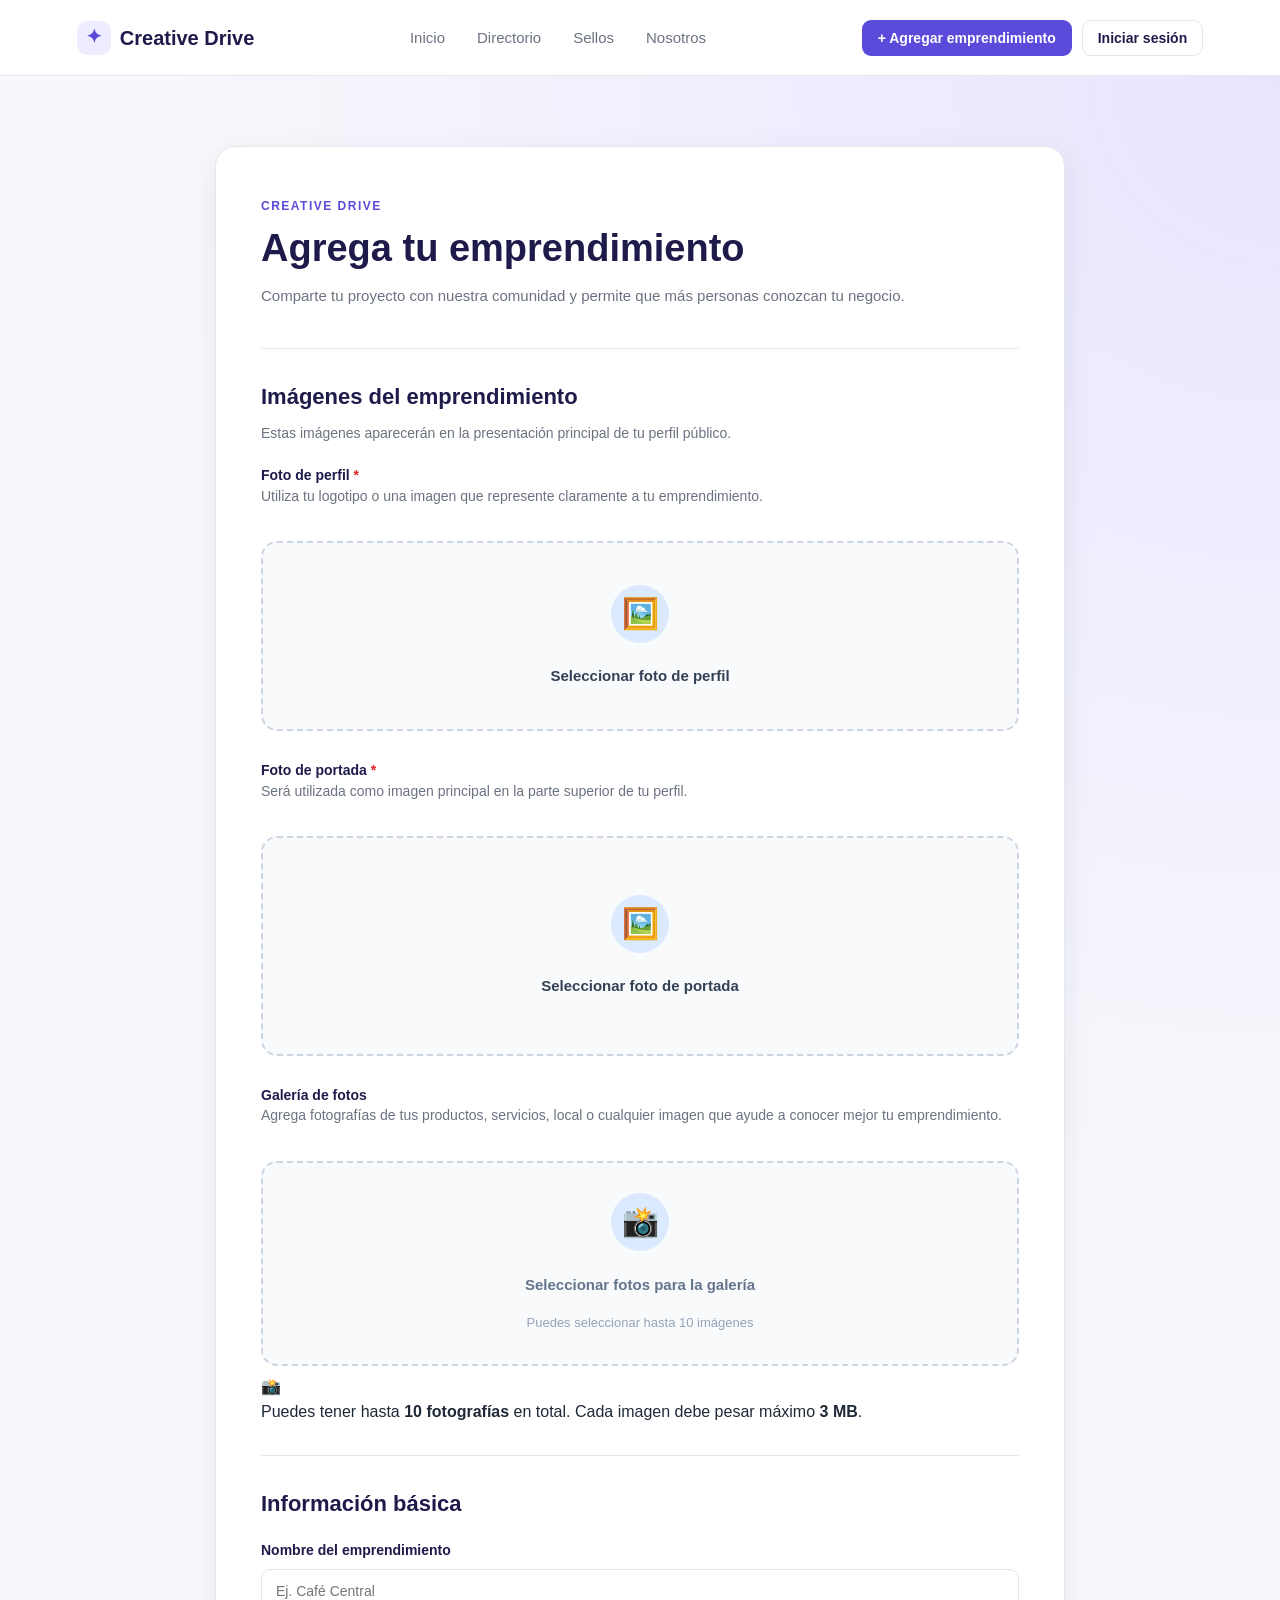
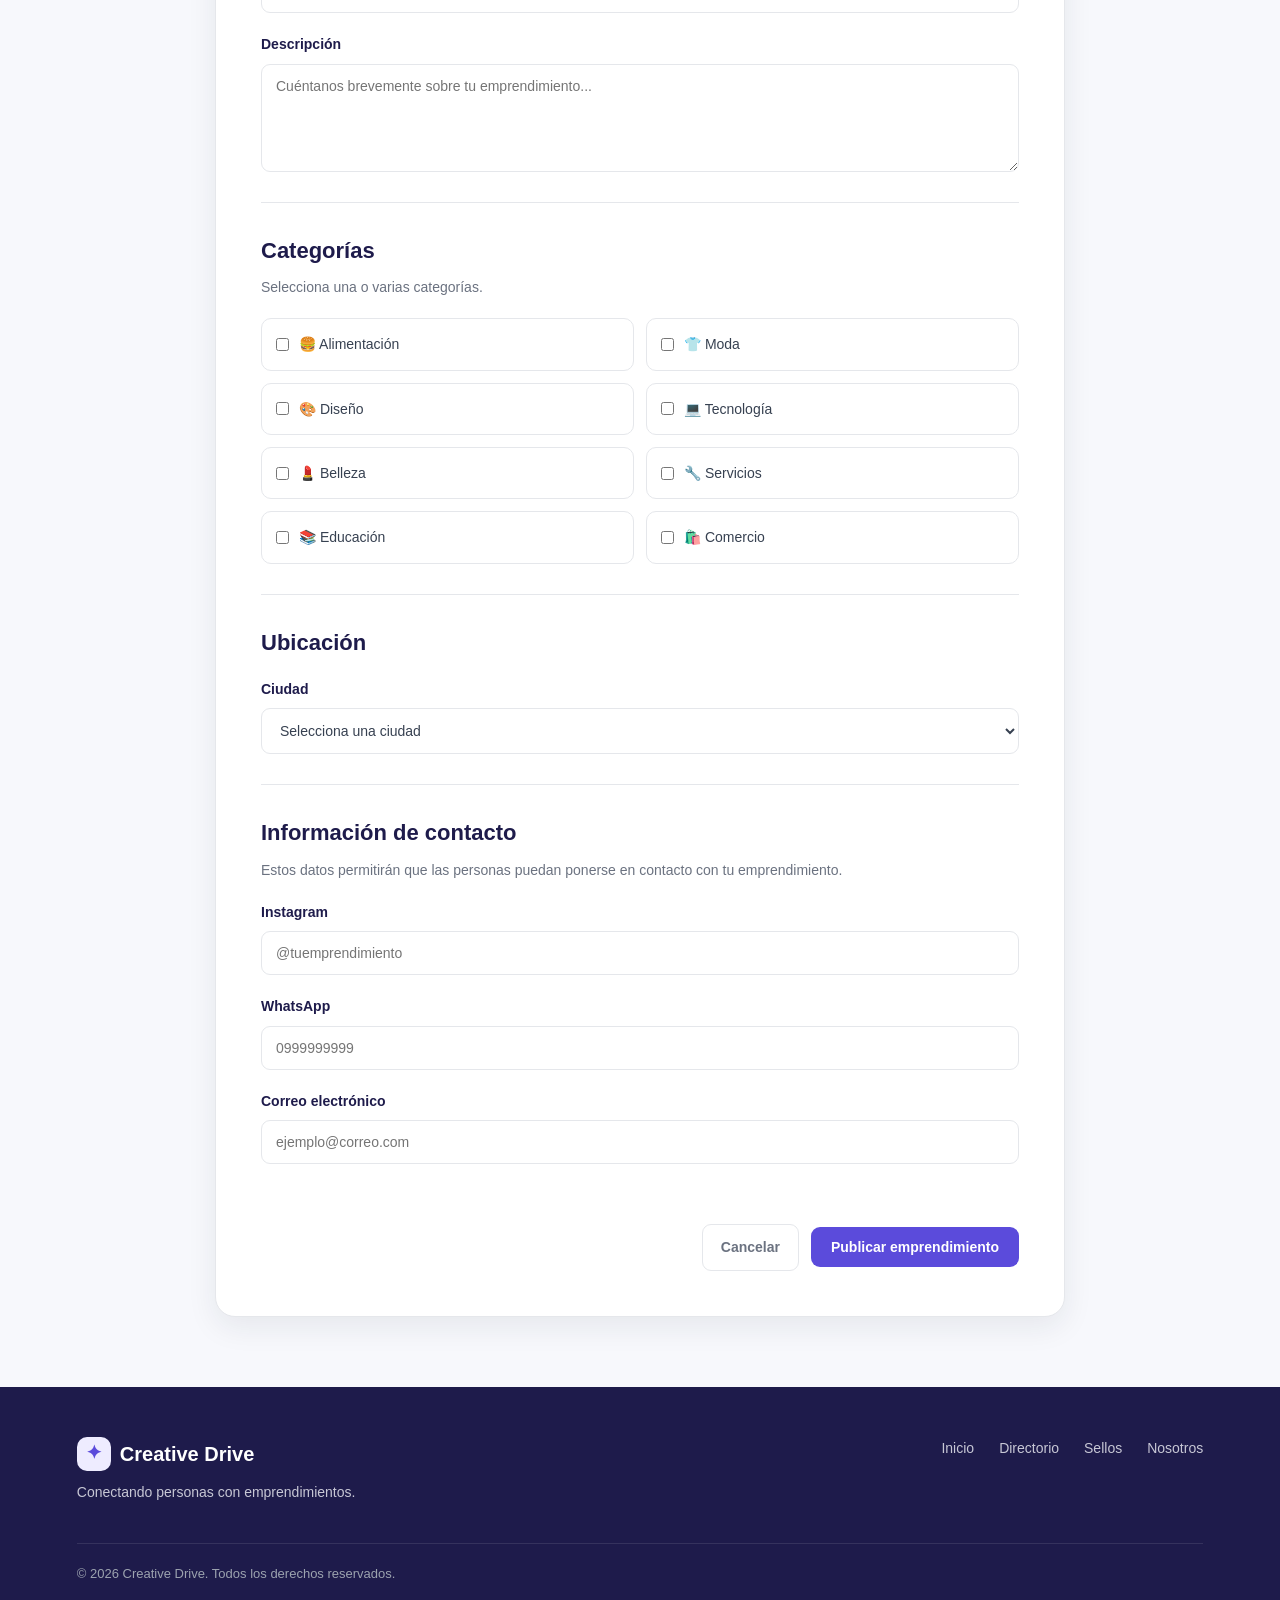
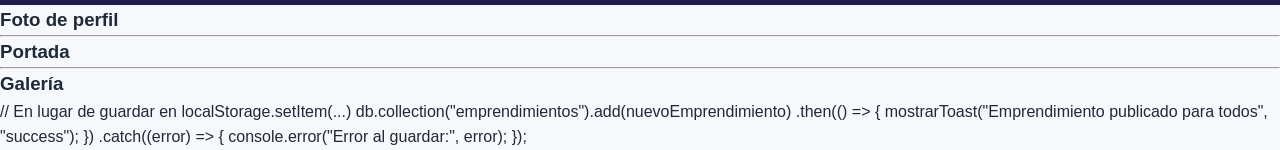
==== commit 9db7e7bc: "Add files via upload" ====
--- a/agregar.html
+++ b/agregar.html
@@ -1501,4 +1501,15 @@
 
 <h3>Galería</h3>
 
-<div id="previewGaleria"></div>+<div id="previewGaleria"></div>
+
+<div id="toast-container" class="toast-container"></div>
+
+// En lugar de guardar en localStorage.setItem(...)
+db.collection("emprendimientos").add(nuevoEmprendimiento)
+  .then(() => {
+      mostrarToast("Emprendimiento publicado para todos", "success");
+  })
+  .catch((error) => {
+      console.error("Error al guardar:", error);
+  });
--- a/style.css
+++ b/style.css
@@ -5780,4 +5780,88 @@
         margin-left: 0;
     }
 
+}
+
+/* =========================================================
+   MEJORAS RESPONSIVAS
+========================================================= */
+
+/* Adaptación para pantallas de tablets y móviles */
+@media (max-width: 768px) {
+    .navbar {
+        flex-direction: column;
+        gap: 12px;
+        padding: 15px;
+    }
+
+    .nav-menu {
+        flex-wrap: wrap;
+        justify-content: center;
+        gap: 15px;
+    }
+
+    .grid-directorio,
+    #businessGrid {
+        grid-template-columns: repeat(auto-fill, minmax(100%, 1fr));
+        gap: 16px;
+    }
+
+    .hero-content h1 {
+        font-size: 1.8rem;
+    }
+
+    .form-container, 
+    .account-container {
+        width: 95%;
+        padding: 20px 15px;
+    }
+}
+
+/* Badge estilizado para los sellos */
+.badge-sello {
+    display: inline-flex;
+    align-items: center;
+    gap: 4px;
+    background-color: var(--primary-light);
+    color: var(--primary-dark);
+    font-size: 0.75rem;
+    font-weight: bold;
+    padding: 3px 8px;
+    border-radius: 12px;
+    margin-right: 4px;
+}
+
+/* Contenedor de Toast */
+.toast-container {
+    position: fixed;
+    bottom: 20px;
+    right: 20px;
+    z-index: 9999;
+    display: flex;
+    flex-direction: column;
+    gap: 10px;
+}
+
+.toast {
+    min-width: 250px;
+    padding: 12px 20px;
+    border-radius: 8px;
+    color: #fff;
+    font-weight: 500;
+    box-shadow: 0 4px 12px rgba(0, 0, 0, 0.15);
+    animation: fadeIn 0.3s ease, fadeOut 0.3s ease 2.7s forwards;
+}
+
+.toast.success { background-color: #10b981; }
+.toast.error { background-color: #ef4444; }
+.toast.info { background-color: #3b82f6; }
+
+@keyframes fadeIn {
+    from { opacity: 0; transform: translateY(20px); }
+    to { opacity: 1; transform: translateY(0); }
+}
+
+@keyframes fadeOut {
+    from { opacity: 1; transform: translateY(0); }
+    to { opacity: 0; transform: translateY(20px); }
 }
